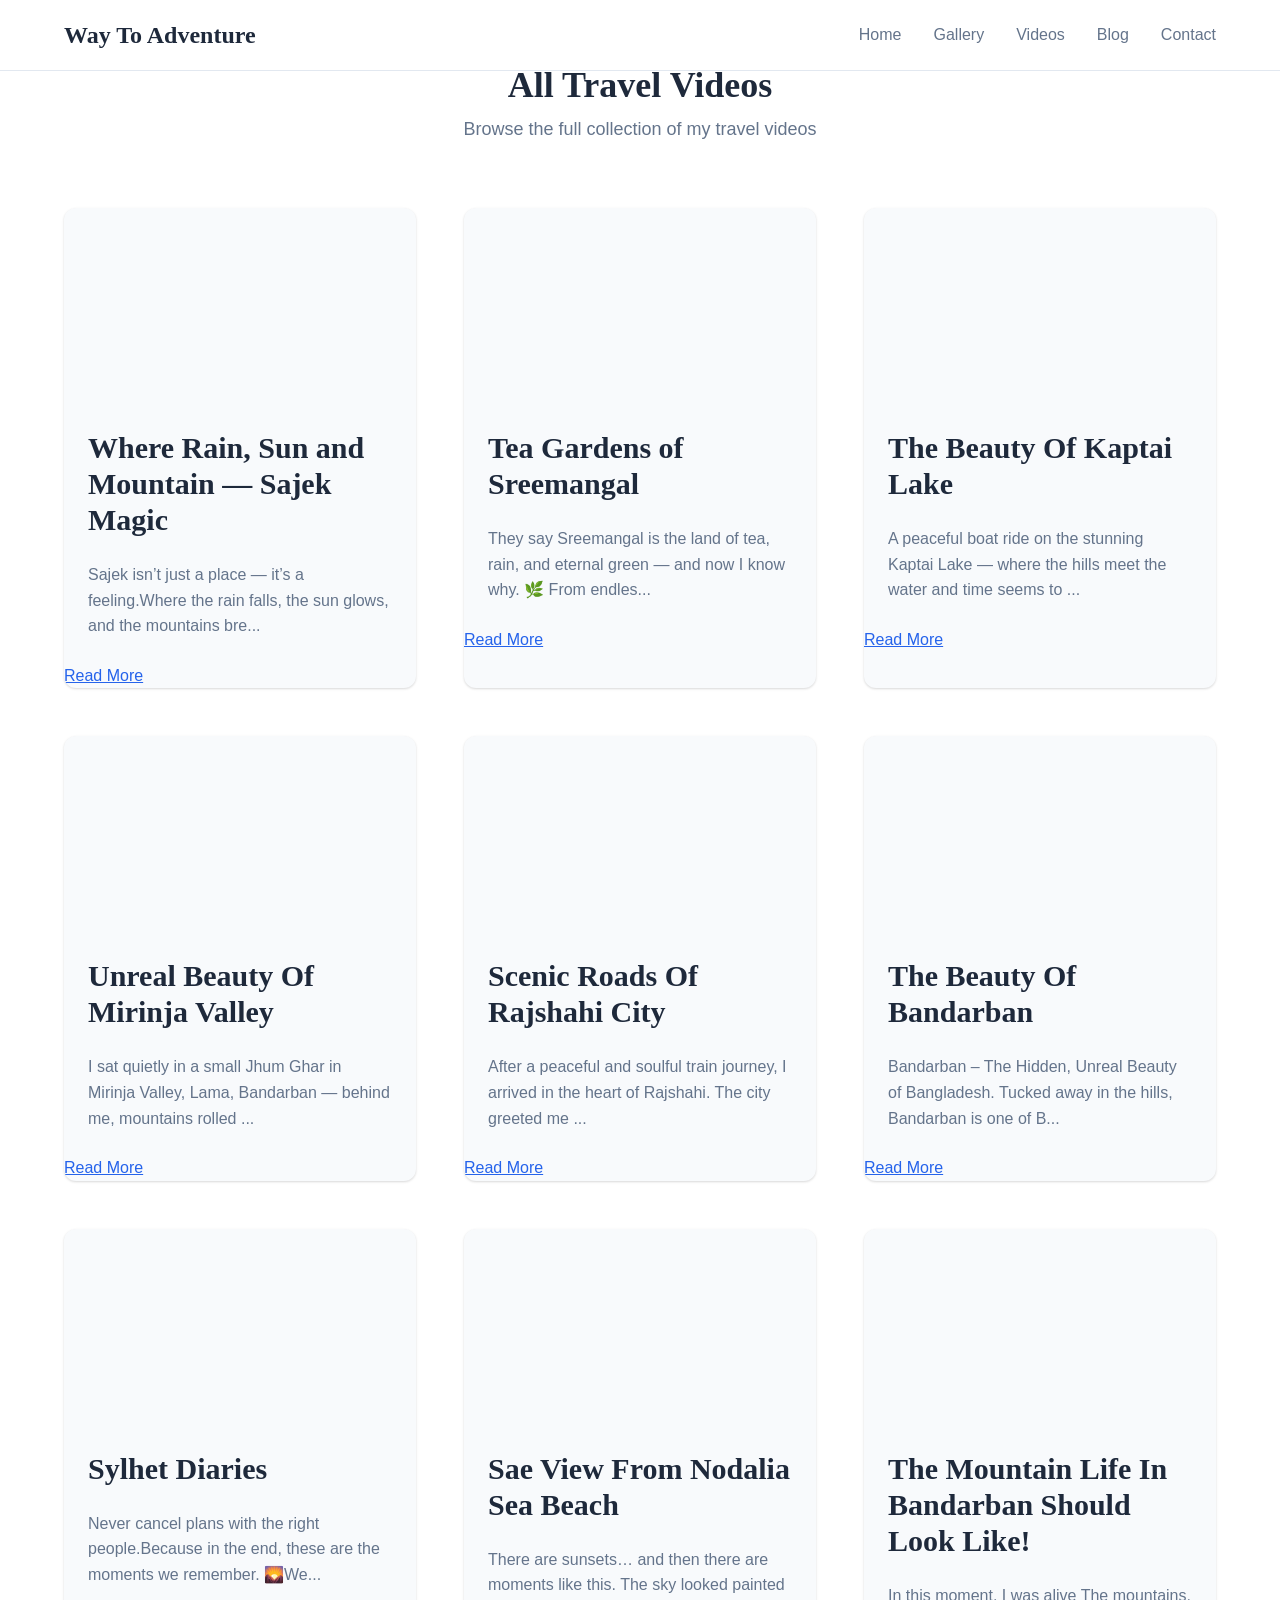
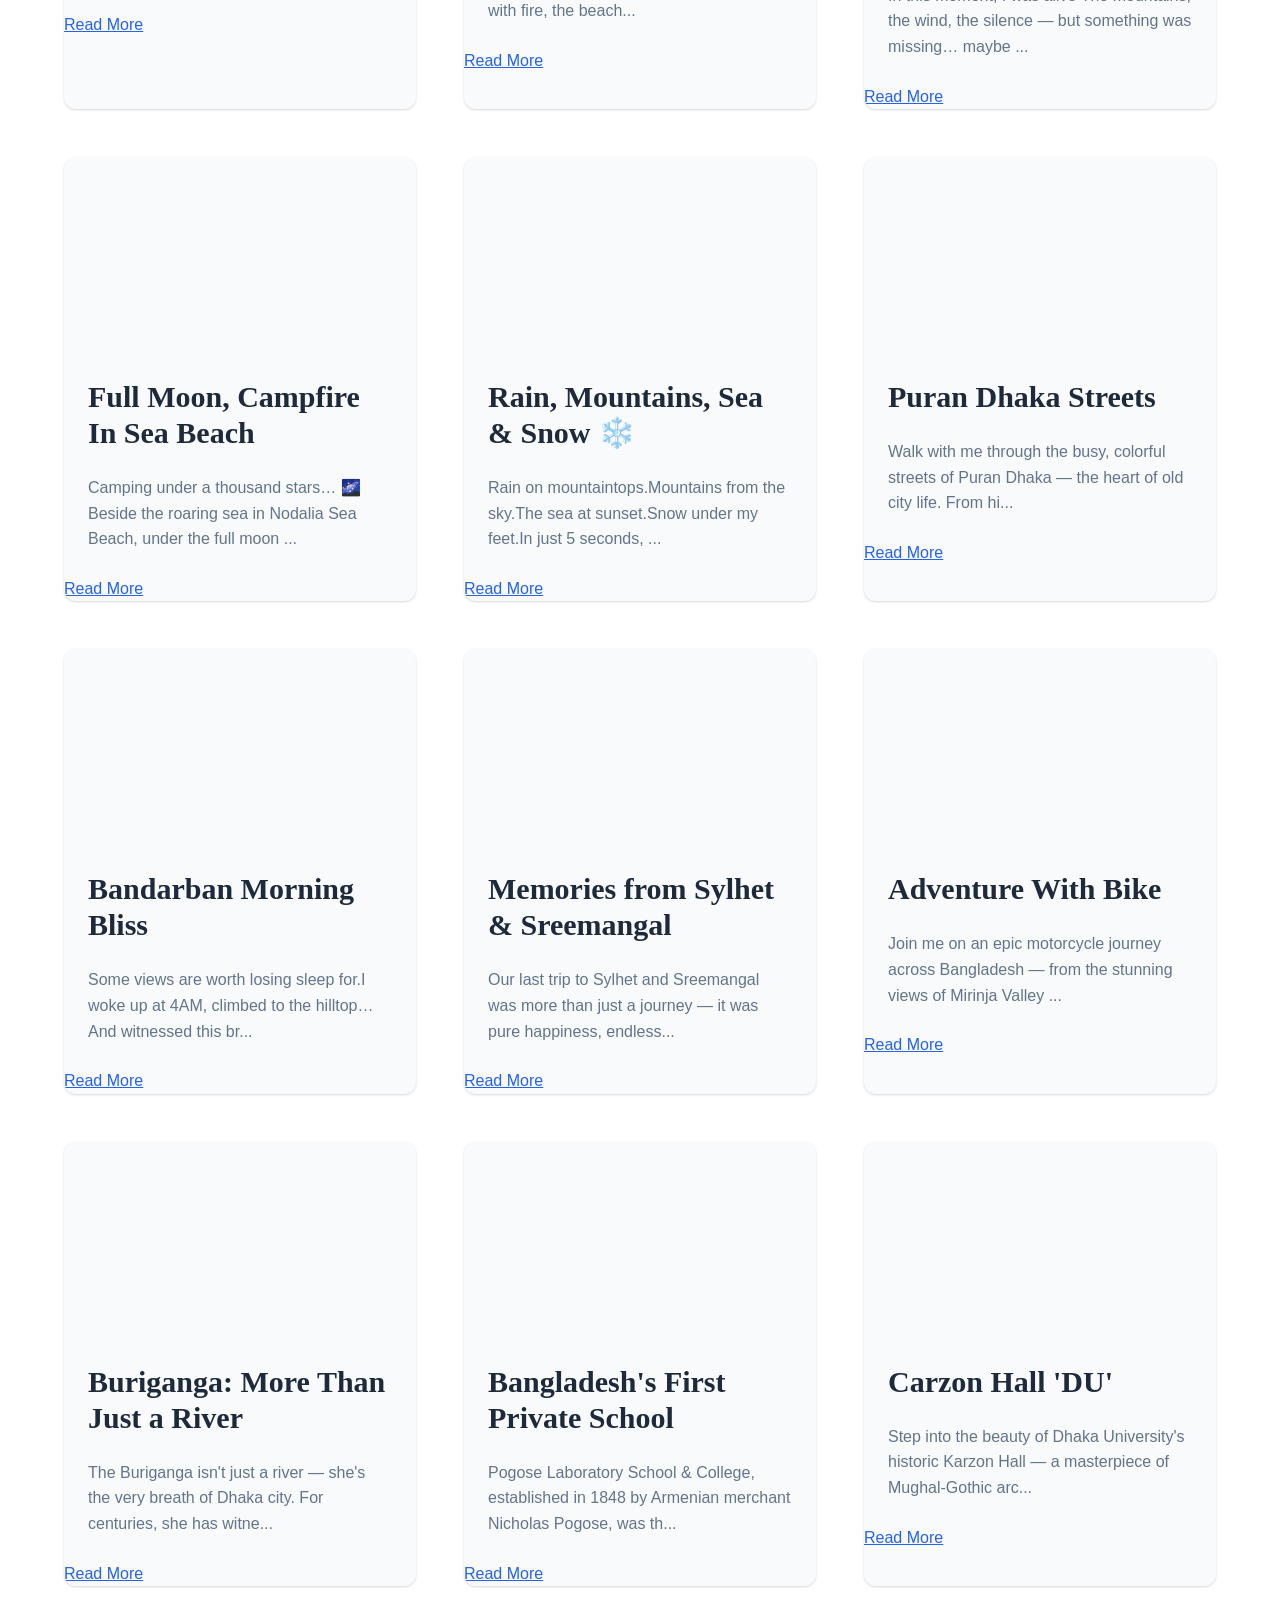
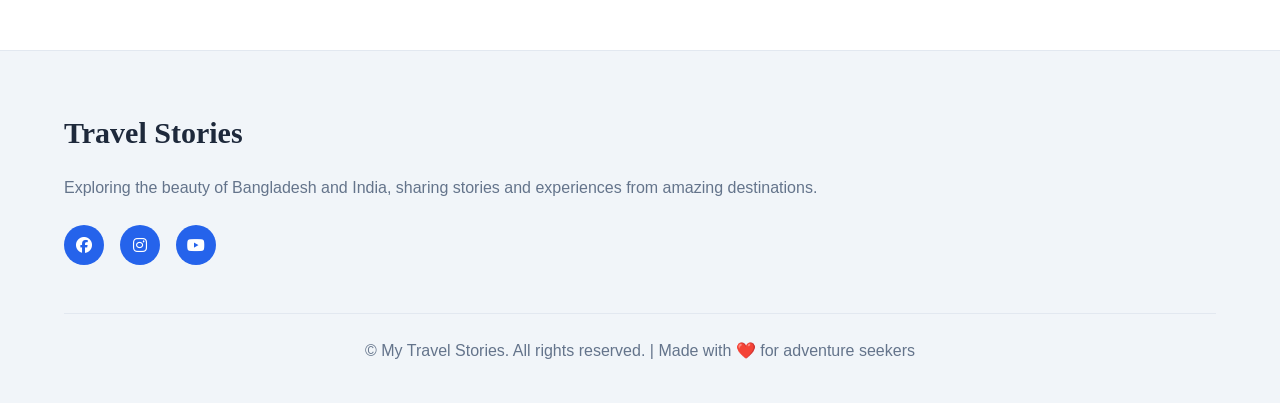
==== video.html @ f2072ada "first commit" ====
<!DOCTYPE html>
<html lang="en">
<head>
    <meta charset="UTF-8">
    <meta name="viewport" content="width=device-width, initial-scale=1.0">
    <title>All Travel Videos - Way to Adventure</title>
    <link rel="stylesheet" href="styles/main.css">
    <link rel="stylesheet" href="styles/components.css">
    <link rel="stylesheet" href="styles/responsive.css">
    <link rel="stylesheet" href="https://cdnjs.cloudflare.com/ajax/libs/font-awesome/6.4.0/css/all.min.css">
</head>
<body>
    <nav class="navbar" id="navbar">
        <div class="nav-container">
            <div class="nav-logo">
                <a href="index.html">Way To Adventure</a>
            </div>
            <div class="nav-menu" id="nav-menu">
                <a href="index.html#home" class="nav-link">Home</a>
                <a href="index.html#gallery" class="nav-link">Gallery</a>
                <a href="index.html#videos" class="nav-link">Videos</a>
                <a href="index.html#blog" class="nav-link">Blog</a>
                <a href="index.html#contact" class="nav-link">Contact</a>
            </div>
        </div>
    </nav>
    <section class="video-section">
        <div class="container">
            <div class="section-header">
                <h2 class="section-title">All Travel Videos</h2>
                <p class="section-subtitle">Browse the full collection of my travel videos</p>
            </div>
            <div class="video-grid" id="all-video-grid">
                <!-- All videos will be rendered here by JS -->
            </div>
        </div>
    </section>
    <footer class="footer">
        <div class="container">
            <div class="footer-content">
                <div class="footer-section">
                    <h3>Travel Stories</h3>
                    <p>Exploring the beauty of Bangladesh and India, sharing stories and experiences from amazing destinations.</p>
                    <div class="social-links">
                        <a href="https://www.facebook.com/waytoadventure03" aria-label="Facebook"><i class="fab fa-facebook"></i></a>
                        <a href="https://www.instagram.com/waytoadventure03" aria-label="Instagram"><i class="fab fa-instagram"></i></a>
                        <a href="https://www.youtube.com/waytoadventure03" aria-label="YouTube"><i class="fab fa-youtube"></i></a>
                    </div>
                </div>
            </div>
            <div class="footer-bottom">
                <p>&copy; My Travel Stories. All rights reserved. | Made with ❤️ for adventure seekers</p>
            </div>
        </div>
    </footer>
    <script src="js/videos.js"></script>
    <script src="js/video.js"></script>
</body>
</html>
---- styles/main.css ----
/* CSS Custom Properties for Theming */
:root {
    /* Light Theme Colors */
    --primary-color: #2563eb;
    --primary-hover: #1d4ed8;
    --secondary-color: #64748b;
    --accent-color: #f59e0b;
    --text-primary: #1e293b;
    --text-secondary: #64748b;
    --text-light: #94a3b8;
    --background-primary: #ffffff;
    --background-secondary: #f8fafc;
    --background-tertiary: #f1f5f9;
    --border-color: #e2e8f0;
    --shadow-light: 0 1px 3px 0 rgba(0, 0, 0, 0.1), 0 1px 2px 0 rgba(0, 0, 0, 0.06);
    --shadow-medium: 0 4px 6px -1px rgba(0, 0, 0, 0.1), 0 2px 4px -1px rgba(0, 0, 0, 0.06);
    --shadow-heavy: 0 20px 25px -5px rgba(0, 0, 0, 0.1), 0 10px 10px -5px rgba(0, 0, 0, 0.04);
    
    /* Typography */
    --font-primary: 'Inter', -apple-system, BlinkMacSystemFont, 'Segoe UI', Roboto, sans-serif;
    --font-heading: 'Playfair Display', Georgia, serif;
    --font-size-xs: 0.75rem;
    --font-size-sm: 0.875rem;
    --font-size-base: 1rem;
    --font-size-lg: 1.125rem;
    --font-size-xl: 1.25rem;
    --font-size-2xl: 1.5rem;
    --font-size-3xl: 1.875rem;
    --font-size-4xl: 2.25rem;
    --font-size-5xl: 3rem;
    --font-size-6xl: 3.75rem;
    
    /* Spacing */
    --spacing-xs: 0.25rem;
    --spacing-sm: 0.5rem;
    --spacing-md: 1rem;
    --spacing-lg: 1.5rem;
    --spacing-xl: 2rem;
    --spacing-2xl: 3rem;
    --spacing-3xl: 4rem;
    
    /* Border Radius */
    --radius-sm: 0.25rem;
    --radius-md: 0.5rem;
    --radius-lg: 0.75rem;
    --radius-xl: 1rem;
    
    /* Transitions */
    --transition-fast: 0.15s ease-in-out;
    --transition-normal: 0.3s ease-in-out;
    --transition-slow: 0.5s ease-in-out;
}

/* Dark Theme Colors */
[data-theme="dark"] {
    --primary-color: #3b82f6;
    --primary-hover: #2563eb;
    --text-primary: #f1f5f9;
    --text-secondary: #cbd5e1;
    --text-light: #94a3b8;
    --background-primary: #0f172a;
    --background-secondary: #1e293b;
    --background-tertiary: #334155;
    --border-color: #334155;
    --shadow-light: 0 1px 3px 0 rgba(0, 0, 0, 0.3), 0 1px 2px 0 rgba(0, 0, 0, 0.2);
    --shadow-medium: 0 4px 6px -1px rgba(0, 0, 0, 0.3), 0 2px 4px -1px rgba(0, 0, 0, 0.2);
    --shadow-heavy: 0 20px 25px -5px rgba(0, 0, 0, 0.3), 0 10px 10px -5px rgba(0, 0, 0, 0.2);
}

/* Reset and Base Styles */
* {
    margin: 0;
    padding: 0;
    box-sizing: border-box;
}

html {
    scroll-behavior: smooth;
    font-size: 16px;
}

body {
    font-family: var(--font-primary);
    line-height: 1.6;
    color: var(--text-primary);
    background-color: var(--background-primary);
    transition: background-color var(--transition-normal), color var(--transition-normal);
}

/* Typography */
h1, h2, h3, h4, h5, h6 {
    font-family: var(--font-heading);
    font-weight: 600;
    line-height: 1.2;
    margin-bottom: var(--spacing-md);
}

h1 { font-size: var(--font-size-5xl); }
h2 { font-size: var(--font-size-4xl); }
h3 { font-size: var(--font-size-3xl); }
h4 { font-size: var(--font-size-2xl); }
h5 { font-size: var(--font-size-xl); }
h6 { font-size: var(--font-size-lg); }

p {
    margin-bottom: var(--spacing-md);
    color: var(--text-secondary);
}

a {
    color: var(--primary-color);
    text-decoration: none;
    transition: color var(--transition-fast);
}

a:hover {
    color: var(--primary-hover);
}

/* Container */
.container {
    max-width: 1200px;
    margin: 0 auto;
    padding: 0 var(--spacing-lg);
}

/* Buttons */
.btn {
    display: inline-flex;
    align-items: center;
    justify-content: center;
    padding: var(--spacing-md) var(--spacing-xl);
    border: none;
    border-radius: var(--radius-md);
    font-family: var(--font-primary);
    font-size: var(--font-size-base);
    font-weight: 500;
    text-decoration: none;
    cursor: pointer;
    transition: all var(--transition-fast);
    white-space: nowrap;
}

.btn-primary {
    background-color: var(--primary-color);
    color: white;
}

.btn-primary:hover {
    background-color: var(--primary-hover);
    transform: translateY(-2px);
    box-shadow: var(--shadow-medium);
}

.btn-secondary {
    background-color: transparent;
    color: var(--text-primary);
    border: 2px solid var(--border-color);
}

.btn-secondary:hover {
    background-color: var(--background-secondary);
    border-color: var(--primary-color);
    color: var(--primary-color);
}

/* Section Headers */
.section-header {
    text-align: center;
    margin-bottom: var(--spacing-3xl);
}

.section-title {
    color: var(--text-primary);
    margin-bottom: var(--spacing-sm);
}

.section-subtitle {
    color: var(--text-secondary);
    font-size: var(--font-size-lg);
    max-width: 600px;
    margin: 0 auto;
}

/* Utility Classes */
.text-center { text-align: center; }
.text-left { text-align: left; }
.text-right { text-align: right; }

.mb-xs { margin-bottom: var(--spacing-xs); }
.mb-sm { margin-bottom: var(--spacing-sm); }
.mb-md { margin-bottom: var(--spacing-md); }
.mb-lg { margin-bottom: var(--spacing-lg); }
.mb-xl { margin-bottom: var(--spacing-xl); }
.mb-2xl { margin-bottom: var(--spacing-2xl); }

.mt-xs { margin-top: var(--spacing-xs); }
.mt-sm { margin-top: var(--spacing-sm); }
.mt-md { margin-top: var(--spacing-md); }
.mt-lg { margin-top: var(--spacing-lg); }
.mt-xl { margin-top: var(--spacing-xl); }
.mt-2xl { margin-top: var(--spacing-2xl); }

.p-xs { padding: var(--spacing-xs); }
.p-sm { padding: var(--spacing-sm); }
.p-md { padding: var(--spacing-md); }
.p-lg { padding: var(--spacing-lg); }
.p-xl { padding: var(--spacing-xl); }
.p-2xl { padding: var(--spacing-2xl); }

/* Animations */
@keyframes fadeInUp {
    from {
        opacity: 0;
        transform: translateY(30px);
    }
    to {
        opacity: 1;
        transform: translateY(0);
    }
}

@keyframes fadeIn {
    from {
        opacity: 0;
    }
    to {
        opacity: 1;
    }
}

@keyframes slideInLeft {
    from {
        opacity: 0;
        transform: translateX(-30px);
    }
    to {
        opacity: 1;
        transform: translateX(0);
    }
}

@keyframes slideInRight {
    from {
        opacity: 0;
        transform: translateX(30px);
    }
    to {
        opacity: 1;
        transform: translateX(0);
    }
}

.animate-fade-in-up {
    animation: fadeInUp 0.6s ease-out;
}

.animate-fade-in {
    animation: fadeIn 0.6s ease-out;
}

.animate-slide-in-left {
    animation: slideInLeft 0.6s ease-out;
}

.animate-slide-in-right {
    animation: slideInRight 0.6s ease-out;
}

/* Scrollbar Styling */
::-webkit-scrollbar {
    width: 8px;
}

::-webkit-scrollbar-track {
    background: var(--background-secondary);
}

::-webkit-scrollbar-thumb {
    background: var(--border-color);
    border-radius: var(--radius-sm);
}

::-webkit-scrollbar-thumb:hover {
    background: var(--text-light);
}

/* Focus Styles for Accessibility */
*:focus {
    outline: 2px solid var(--primary-color);
    outline-offset: 2px;
}

/* Selection Styling */
::selection {
    background-color: var(--primary-color);
    color: white;
}

::-moz-selection {
    background-color: var(--primary-color);
    color: white;
} 

        .youtube-button {
            position: relative;
            background: linear-gradient(45deg, #ff0000, #ff4444, #cc0000, #ff6666);
            background-size: 400% 400%;
            border: none;
            border-radius: 50px;
            padding: 3px;
            cursor: pointer;
            overflow: hidden;
            transition: all 0.4s cubic-bezier(0.4, 0, 0.2, 1);
            box-shadow: 
                0 10px 30px rgba(255, 0, 0, 0.4),
                0 0 0 1px rgba(255, 255, 255, 0.1) inset,
                0 0 40px rgba(255, 0, 0, 0.3);
            animation: gradientFlow 6s ease infinite;
        }

        .youtube-button::before {
            content: '';
            position: absolute;
            top: -2px;
            left: -2px;
            right: -2px;
            bottom: -2px;
            background: linear-gradient(45deg, #ff0000, #ff4444, #cc0000, #ff6666);
            border-radius: 50px;
            z-index: -1;
            filter: blur(15px);
            opacity: 0;
            transition: opacity 0.4s ease;
        }

        .youtube-button::after {
            content: '';
            position: absolute;
            top: 0;
            left: -100%;
            width: 100%;
            height: 100%;
            background: linear-gradient(90deg, transparent, rgba(255, 255, 255, 0.4), transparent);
            transition: left 0.6s ease;
        }

        .youtube-button:hover::before {
            opacity: 1;
        }

        .youtube-button:hover::after {
            left: 100%;
        }

        .youtube-button:hover {
            transform: translateY(-5px) scale(1.05);
            box-shadow: 
                0 20px 40px rgba(255, 0, 0, 0.6),
                0 0 0 2px rgba(255, 255, 255, 0.2) inset,
                0 0 60px rgba(255, 0, 0, 0.4);
        }

        .youtube-button:active {
            transform: translateY(-2px) scale(1.02);
            transition: all 0.1s ease;
        }

        .youtube-link {
            display: flex;
            align-items: center;
            justify-content: center;
            gap: 12px;
            background: #000;
            color: white;
            text-decoration: none;
            padding: 18px 15px;
            border-radius: 47px;
            font-size: 8px;
            font-weight: 700;
            text-transform: uppercase;
            letter-spacing: 1px;
            transition: all 0.3s ease;
            position: relative;
            overflow: hidden;
        }

        .youtube-link::before {
            content: '';
            position: absolute;
            top: 0;
            left: 0;
            width: 100%;
            height: 100%;
            background: linear-gradient(45deg, #ff0000, #ff4444);
            opacity: 0;
            transition: opacity 0.3s ease;
        }

        .youtube-button:hover .youtube-link::before {
            opacity: 0.1;
        }

        .youtube-link span {
            position: relative;
            z-index: 2;
            transition: all 0.3s ease;
        }

        .youtube-button:hover .youtube-link span {
            text-shadow: 0 0 20px rgba(255, 255, 255, 0.8);
        }

        .youtube-icon {
            position: relative;
            z-index: 2;
            width: 24px;
            height: 24px;
            fill: #ff0000;
            transition: all 0.3s ease;
        }

        .youtube-button:hover .youtube-icon {
            fill: #ffffff;
            filter: drop-shadow(0 0 10px rgba(255, 0, 0, 0.8));
        }

        @keyframes gradientFlow {
            0% { background-position: 0% 50%; }
            50% { background-position: 100% 50%; }
            100% { background-position: 0% 50%; }
        }

        .ripple {
            position: absolute;
            border-radius: 50%;
            background: rgba(255, 255, 255, 0.4);
            transform: scale(0);
            animation: rippleEffect 0.8s ease-out;
            pointer-events: none;
        }

        @keyframes rippleEffect {
            to {
                transform: scale(3);
                opacity: 0;
            }
        }

        @media (max-width: 768px) {
            .youtube-link {
                font-size: 16px;
                padding: 16px 30px;
            }
            
            .youtube-icon {
                width: 20px;
                height: 20px;
            }
        }

        
        .facebook-button {
            position: relative;
            background: linear-gradient(45deg, #1877f2, #42a5f5, #1565c0, #64b5f6);
            background-size: 400% 400%;
            border: none;
            border-radius: 50px;
            padding: 3px;
            cursor: pointer;
            overflow: hidden;
            transition: all 0.4s cubic-bezier(0.4, 0, 0.2, 1);
            box-shadow: 
                0 10px 30px rgba(24, 119, 242, 0.4),
                0 0 0 1px rgba(255, 255, 255, 0.1) inset,
                0 0 40px rgba(24, 119, 242, 0.3);
            animation: gradientFlow 6s ease infinite;
        }

        .facebook-button::before {
            content: '';
            position: absolute;
            top: -2px;
            left: -2px;
            right: -2px;
            bottom: -2px;
            background: linear-gradient(45deg, #1877f2, #42a5f5, #1565c0, #64b5f6);
            border-radius: 50px;
            z-index: -1;
            filter: blur(15px);
            opacity: 0;
            transition: opacity 0.4s ease;
        }

        .facebook-button::after {
            content: '';
            position: absolute;
            top: 0;
            left: -100%;
            width: 100%;
            height: 100%;
            background: linear-gradient(90deg, transparent, rgba(255, 255, 255, 0.4), transparent);
            transition: left 0.6s ease;
        }

        .facebook-button:hover::before {
            opacity: 1;
        }

        .facebook-button:hover::after {
            left: 100%;
        }

        .facebook-button:hover {
            transform: translateY(-5px) scale(1.05);
            box-shadow: 
                0 20px 40px rgba(24, 119, 242, 0.6),
                0 0 0 2px rgba(255, 255, 255, 0.2) inset,
                0 0 60px rgba(24, 119, 242, 0.4);
        }

        .facebook-button:active {
            transform: translateY(-2px) scale(1.02);
            transition: all 0.1s ease;
        }

        .facebook-link {
            display: flex;
            align-items: center;
            justify-content: center;
            gap: 12px;
            background: #000;
            color: white;
            text-decoration: none;
             padding: 18px 15px;
            border-radius: 47px;
            font-size: 8px;
            font-weight: 700;
            text-transform: uppercase;
            letter-spacing: 1px;
            transition: all 0.3s ease;
            position: relative;
            overflow: hidden;
        }

        .facebook-link::before {
            content: '';
            position: absolute;
            top: 0;
            left: 0;
            width: 100%;
            height: 100%;
            background: linear-gradient(45deg, #1877f2, #42a5f5);
            opacity: 0;
            transition: opacity 0.3s ease;
        }

        .facebook-button:hover .facebook-link::before {
            opacity: 0.1;
        }

        .facebook-link span {
            position: relative;
            z-index: 2;
            transition: all 0.3s ease;
        }

        .facebook-button:hover .facebook-link span {
            text-shadow: 0 0 20px rgba(255, 255, 255, 0.8);
        }

        .facebook-icon {
            position: relative;
            z-index: 2;
            width: 24px;
            height: 24px;
            fill: #1877f2;
            transition: all 0.3s ease;
        }

        .facebook-button:hover .facebook-icon {
            fill: #ffffff;
            filter: drop-shadow(0 0 10px rgba(24, 119, 242, 0.8));
        }

        @keyframes gradientFlow {
            0% { background-position: 0% 50%; }
            50% { background-position: 100% 50%; }
            100% { background-position: 0% 50%; }
        }

        .ripple {
            position: absolute;
            border-radius: 50%;
            background: rgba(255, 255, 255, 0.4);
            transform: scale(0);
            animation: rippleEffect 0.8s ease-out;
            pointer-events: none;
        }

        @keyframes rippleEffect {
            to {
                transform: scale(3);
                opacity: 0;
            }
        }

        @media (max-width: 768px) {
            .facebook-link {
                font-size: 16px;
                padding: 16px 30px;
            }
            
            .facebook-icon {
                width: 20px;
                height: 20px;
            }
        }
---- styles/components.css ----
/* Navigation Styles */
.navbar {
    position: fixed;
    top: 0;
    left: 0;
    right: 0;
    background-color: rgba(255, 255, 255, 0.95);
    backdrop-filter: blur(10px);
    border-bottom: 1px solid var(--border-color);
    z-index: 1000;
    transition: all var(--transition-normal);
}

[data-theme="dark"] .navbar {
    background-color: rgba(15, 23, 42, 0.95);
}

.nav-container {
    max-width: 1200px;
    margin: 0 auto;
    padding: 0 var(--spacing-lg);
    display: flex;
    align-items: center;
    justify-content: space-between;
    height: 70px;
}

.nav-logo a {
    font-family: 'Great Vibes', cursive;

    font-size: var(--font-size-2xl);
    font-weight: 700;
    color: var(--text-primary);
    text-decoration: none;
}

.nav-menu {
    display: flex;
    gap: var(--spacing-xl);
}

.nav-link {
    color: var(--text-secondary);
    font-weight: 500;
    text-decoration: none;
    transition: color var(--transition-fast);
    position: relative;
}

.nav-link:hover,
.nav-link.active {
    color: var(--primary-color);
}

.nav-link::after {
    content: '';
    position: absolute;
    bottom: -5px;
    left: 0;
    width: 0;
    height: 2px;
    background-color: var(--primary-color);
    transition: width var(--transition-fast);
}

.nav-link:hover::after,
.nav-link.active::after {
    width: 100%;
}

.nav-toggle {
    display: none;
    flex-direction: column;
    cursor: pointer;
    gap: 4px;
}

.bar {
    width: 25px;
    height: 3px;
    background-color: var(--text-primary);
    transition: all var(--transition-fast);
}

.theme-toggle {
    cursor: pointer;
    padding: var(--spacing-sm);
    border-radius: var(--radius-md);
    transition: background-color var(--transition-fast);
}

.theme-toggle:hover {
    background-color: var(--background-secondary);
}

/* Hero Section */
.hero {
    position: relative;
    height: 100vh;
    display: flex;
    align-items: center;
    justify-content: center;
    overflow: hidden;
}

.hero-background {
    position: absolute;
    top: 0;
    left: 0;
    width: 100%;
    height: 100%;
    z-index: -1;
}

.hero-video {
    width: 100%;
    height: 100%;
    object-fit: cover;
}

.hero-overlay {
    position: absolute;
    top: 0;
    left: 0;
    width: 100%;
    height: 100%;
    background: linear-gradient(135deg, rgba(0, 0, 0, 0.4) 0%, rgba(0, 0, 0, 0.6) 100%);
}

.hero-content {
    text-align: center;
    color: white;
    z-index: 2;
    max-width: 800px;
    padding: 0 var(--spacing-lg);
}

.hero-title {
    font-size: var(--font-size-6xl);
    font-weight: 700;
    margin-bottom: var(--spacing-lg);
    animation: fadeInUp 1s ease-out;
}

.hero-subtitle {
    font-size: var(--font-size-xl);
    margin-bottom: var(--spacing-2xl);
    opacity: 0.9;
    animation: fadeInUp 1s ease-out 0.2s both;
}

.hero-buttons {
    display: flex;
    gap: var(--spacing-lg);
    justify-content: center;
    flex-wrap: wrap;
    animation: fadeInUp 1s ease-out 0.4s both;
}

.scroll-indicator {
    position: absolute;
    bottom: var(--spacing-xl);
    left: 50%;
    transform: translateX(-50%);
    animation: bounce 2s infinite;
}

.scroll-arrow {
    width: 30px;
    height: 30px;
    border: 2px solid white;
    border-top: none;
    border-left: none;
    transform: rotate(45deg);
}

@keyframes bounce {
    0%, 20%, 50%, 80%, 100% {
        transform: translateX(-50%) translateY(0);
    }
    40% {
        transform: translateX(-50%) translateY(-10px);
    }
    60% {
        transform: translateX(-50%) translateY(-5px);
    }
}

/* Gallery Section */
.gallery-section {
    padding: var(--spacing-3xl) 0;
    background-color: var(--background-secondary);
}

.gallery-filters {
    display: flex;
    justify-content: center;
    gap: var(--spacing-md);
    margin-bottom: var(--spacing-2xl);
    flex-wrap: wrap;
}

.filter-btn {
    padding: var(--spacing-sm) var(--spacing-lg);
    border: 2px solid var(--primary-color);
    background: transparent;
    color: var(--primary-color);
    border-radius: var(--radius-full);
    font-weight: 500;
    cursor: pointer;
    transition: all var(--transition-fast);
    font-size: var(--font-size-sm);
}

.filter-btn:hover,
.filter-btn.active {
    background-color: var(--primary-color);
    color: white;
    transform: translateY(-2px);
    box-shadow: 0 4px 12px rgba(59, 130, 246, 0.3);
}

.gallery-grid {
    display: grid;
    grid-template-columns: repeat(auto-fit, minmax(300px, 1fr));
    gap: var(--spacing-lg);
    margin-top: var(--spacing-2xl);
}

.gallery-item {
    position: relative;
    border-radius: var(--radius-lg);
    overflow: hidden;
    box-shadow: var(--shadow-light);
    transition: all var(--transition-normal);
    cursor: pointer;
}

.gallery-item:hover {
    transform: translateY(-5px);
    box-shadow: var(--shadow-heavy);
}

.gallery-item img {
    width: 100%;
    height: 300px;
    object-fit: cover;
    transition: transform var(--transition-normal);
}

@media (max-width: 991.98px) {
  .gallery-item img {
    height: 200px;
  }
}

@media (max-width: 575.98px) {
  .gallery-item img {
    height: 150px;
  }
}

.gallery-item:hover img {
    transform: scale(1.05);
}

.gallery-overlay {
    position: absolute;
    bottom: 0;
    left: 0;
    right: 0;
    background: linear-gradient(transparent, rgba(0, 0, 0, 0.8));
    color: white;
    padding: var(--spacing-lg);
    transform: translateY(100%);
    transition: transform var(--transition-normal);
}

.gallery-item:hover .gallery-overlay {
    transform: translateY(0);
}

.gallery-info h3 {
    font-size: var(--font-size-lg);
    font-weight: 600;
    margin-bottom: var(--spacing-xs);
}

.gallery-info p {
    font-size: var(--font-size-sm);
    opacity: 0.8;
    margin-bottom: 0;
}

/* Lightbox */
.lightbox {
    display: none;
    position: fixed;
    top: 0;
    left: 0;
    width: 100%;
    height: 100%;
    background-color: rgba(0, 0, 0, 0.9);
    z-index: 2000;
    align-items: center;
    justify-content: center;
}

.lightbox.active {
    display: flex;
}

.lightbox-content {
    position: relative;
    max-width: 800px;
    max-height: 600px;
    width: 90%;
    height: 90%;
}

.lightbox-image {
    width: 100%;
    height: 100%;
    object-fit: contain;
    border-radius: var(--radius-md);
}

.lightbox-close {
    position: absolute;
    top: -40px;
    right: 0;
    color: white;
    font-size: 2rem;
    cursor: pointer;
    background: none;
    border: none;
}

.lightbox-caption {
    position: absolute;
    bottom: -40px;
    left: 0;
    color: white;
    text-align: center;
    width: 100%;
}

/* Video Section */
.video-section {
    padding: var(--spacing-3xl) 0;
    background-color: var(--background-primary);
}

.video-grid {
    display: grid;
    grid-template-columns: repeat(auto-fit, minmax(350px, 1fr));
    gap: var(--spacing-2xl);
    margin-top: var(--spacing-2xl);
}

.video-item {
    background-color: var(--background-secondary);
    border-radius: var(--radius-lg);
    overflow: hidden;
    box-shadow: var(--shadow-light);
    transition: transform var(--transition-normal);
}

.video-item:hover {
    transform: translateY(-5px);
    box-shadow: var(--shadow-medium);
}

.video-container {
    position: relative;
    width: 100%;
    height: 0;
    padding-bottom: 56.25%; /* 16:9 aspect ratio */
}

.video-container iframe {
    position: absolute;
    top: 0;
    left: 0;
    width: 100%;
    height: 100%;
    border: none;
}

.video-item h3 {
    padding: var(--spacing-lg);
    margin-bottom: 0;
    color: var(--text-primary);
}

.video-item p {
    padding: 0 var(--spacing-lg) var(--spacing-lg);
    margin-bottom: 0;
    color: var(--text-secondary);
}

/* Blog Section */
.blog-section {
    padding: var(--spacing-3xl) 0;
    background-color: var(--background-secondary);
}

.blog-grid {
    display: grid;
    grid-template-columns: repeat(auto-fit, minmax(350px, 1fr));
    gap: var(--spacing-2xl);
    margin-top: var(--spacing-2xl);
}

.blog-card {
    background-color: var(--background-primary);
    border-radius: var(--radius-lg);
    overflow: hidden;
    box-shadow: var(--shadow-light);
    transition: all var(--transition-normal);
}

.blog-card:hover {
    transform: translateY(-5px);
    box-shadow: var(--shadow-medium);
}

.blog-image {
    width: 100%;
    height: 200px;
    object-fit: cover;
}

.blog-content {
    padding: var(--spacing-lg);
}

.blog-meta {
    display: flex;
    align-items: center;
    gap: var(--spacing-md);
    margin-bottom: var(--spacing-md);
    font-size: var(--font-size-sm);
    color: var(--text-light);
}

.blog-date {
    display: flex;
    align-items: center;
    gap: var(--spacing-xs);
}

.blog-category {
    background-color: var(--primary-color);
    color: white;
    padding: var(--spacing-xs) var(--spacing-sm);
    border-radius: var(--radius-sm);
    font-size: var(--font-size-xs);
    font-weight: 500;
}

.blog-title {
    font-size: var(--font-size-xl);
    margin-bottom: var(--spacing-sm);
    color: var(--text-primary);
}

.blog-excerpt {
    color: var(--text-secondary);
    margin-bottom: var(--spacing-lg);
    line-height: 1.6;
}

.blog-link {
    color: var(--primary-color);
    font-weight: 500;
    text-decoration: none;
    display: inline-flex;
    align-items: center;
    gap: var(--spacing-xs);
    transition: gap var(--transition-fast);
}

.blog-link:hover {
    gap: var(--spacing-sm);
}

/* Contact Section */

        @keyframes slideUp {
            from {
                opacity: 0;
                transform: translateY(30px);
            }
            to {
                opacity: 1;
                transform: translateY(0);
            }
        }

        .header {
            text-align: center;
            margin-bottom: 40px;
        }

        .header h1 {
            color: #2c3e50;
            font-size: 2.5em;
            margin-bottom: 10px;
            background: linear-gradient(45deg, #667eea, #764ba2);
            -webkit-background-clip: text;
            -webkit-text-fill-color: transparent;
            background-clip: text;
        }

        .header p {
            color: #666;
            font-size: 1.1em;
            margin-bottom: 20px;
        }

        .info-grid {
            display: grid;
            grid-template-columns: repeat(auto-fit, minmax(250px, 1fr));
            gap: 20px;
            margin-bottom: 40px;
        }

        .info-card {
            background: linear-gradient(135deg, #f8f9fa 0%, #e9ecef 100%);
            padding: 20px;
            border-radius: 15px;
            border-left: 4px solid #667eea;
            transition: transform 0.3s ease, box-shadow 0.3s ease;
        }

        .info-card:hover {
            transform: translateY(-5px);
            box-shadow: 0 10px 25px rgba(0, 0, 0, 0.1);
        }

        .info-card h3 {
            color: #2c3e50;
            margin-bottom: 8px;
            font-size: 1.2em;
        }

        .info-card p {
            color: #666;
            font-size: 0.95em;
        }

        .form-section {
            background: #273F4F;
            padding: 30px;
            border-radius: 15px;
            border: 2px solid #e9ecef;
        }

        .form-section h2 {
            color: #2c3e50;
            margin-bottom: 20px;
            text-align: center;
            font-size: 1.8em;
        }

        .form-row {
            display: grid;
            grid-template-columns: 1fr 1fr;
            gap: 20px;
            margin-bottom: 20px;
        }

        .form-group {
            position: relative;
        }

        .form-group.full-width {
            grid-column: 1 / -1;
        }

        .form-group label {
            display: block;
            margin-bottom: 8px;
            color: #2c3e50;
            font-weight: 600;
            font-size: 0.95em;
        }

        .form-group input,
        .form-group select,
        .form-group textarea {
            width: 100%;
            padding: 15px;
            border: 2px solid #e9ecef;
            border-radius: 10px;
            font-size: 1em;
            transition: all 0.3s ease;
            background: white;
        }

        .form-group input:focus,
        .form-group select:focus,
        .form-group textarea:focus {
            outline: none;
            border-color: #667eea;
            box-shadow: 0 0 0 3px rgba(102, 126, 234, 0.1);
            transform: translateY(-1px);
        }

        .form-group textarea {
            resize: vertical;
            min-height: 120px;
        }

        .submit-btn {
            background: linear-gradient(135deg, #667eea 0%, #764ba2 100%);
            color: white;
            padding: 15px 40px;
            border: none;
            border-radius: 50px;
            font-size: 1.1em;
            font-weight: 600;
            cursor: pointer;
            transition: all 0.3s ease;
            display: block;
            margin: 30px auto 0;
            min-width: 200px;
        }

        .submit-btn:hover {
            transform: translateY(-2px);
            box-shadow: 0 10px 25px rgba(102, 126, 234, 0.3);
        }

        .submit-btn:active {
            transform: translateY(0);
        }

        .icon {
            display: inline-block;
            width: 20px;
            height: 20px;
            margin-right: 8px;
            vertical-align: middle;
        }

        @media (max-width: 768px) {
            .container {
                padding: 20px;
            }

            .form-row {
                grid-template-columns: 1fr;
            }

            .header h1 {
                font-size: 2em;
            }
        }

        .success-message {
            background: #d4edda;
            color: #155724;
            padding: 15px;
            border-radius: 10px;
            margin-bottom: 20px;
            display: none;
        }

        .error-message {
            background: #edffe4;
            color: #222332;
            padding: 15px;
            border-radius: 10px;
            margin-bottom: 20px;
            display: none;
        }
/* Footer */
.footer {
    background-color: var(--background-tertiary);
    padding: var(--spacing-3xl) 0 var(--spacing-lg);
    border-top: 1px solid var(--border-color);
}

.footer-content {
    display: grid;
    grid-template-columns: repeat(auto-fit, minmax(250px, 1fr));
    gap: var(--spacing-2xl);
    margin-bottom: var(--spacing-2xl);
}

.footer-section h3,
.footer-section h4 {
    color: var(--text-primary);
    margin-bottom: var(--spacing-lg);
}

.footer-section p {
    color: var(--text-secondary);
    margin-bottom: var(--spacing-lg);
}

.footer-section ul {
    list-style: none;
}

.footer-section ul li {
    margin-bottom: var(--spacing-sm);
}

.footer-section ul li a {
    color: var(--text-secondary);
    transition: color var(--transition-fast);
}

.footer-section ul li a:hover {
    color: var(--primary-color);
}

.social-links {
    display: flex;
    gap: var(--spacing-md);
}

.social-links a {
    display: flex;
    align-items: center;
    justify-content: center;
    width: 40px;
    height: 40px;
    background-color: var(--primary-color);
    color: white;
    border-radius: 50%;
    transition: all var(--transition-fast);
}

.social-links a:hover {
    background-color: var(--primary-hover);
    transform: translateY(-2px);
}

.newsletter-form {
    display: flex;
    gap: var(--spacing-sm);
    margin-top: var(--spacing-md);
}

.newsletter-form input {
    flex: 1;
    padding: var(--spacing-md);
    border: 1px solid var(--border-color);
    border-radius: var(--radius-md);
    background-color: var(--background-primary);
    color: var(--text-primary);
}

.newsletter-form input:focus {
    outline: none;
    border-color: var(--primary-color);
}

.footer-bottom {
    text-align: center;
    padding-top: var(--spacing-lg);
    border-top: 1px solid var(--border-color);
    color: var(--text-light);
}

/* Blog Modal */
.blog-modal {
    position: fixed;
    top: 0;
    left: 0;
    width: 100%;
    height: 100%;
    background-color: rgba(0, 0, 0, 0.8);
    z-index: 2000;
    display: flex;
    align-items: center;
    justify-content: center;
    padding: var(--spacing-lg);
    opacity: 0;
    visibility: hidden;
    transition: all var(--transition-normal);
}

.blog-modal.active {
    opacity: 1;
    visibility: visible;
}

.blog-modal-content {
    background-color: var(--background-primary);
    border-radius: var(--radius-xl);
    max-width: 800px;
    width: 100%;
    max-height: 90vh;
    overflow-y: auto;
    position: relative;
    transform: scale(0.9);
    transition: transform var(--transition-normal);
}

.blog-modal.active .blog-modal-content {
    transform: scale(1);
}

.blog-modal-header {
    position: sticky;
    top: 0;
    background-color: var(--background-primary);
    padding: var(--spacing-lg);
    border-bottom: 1px solid var(--border-color);
    display: flex;
    justify-content: flex-end;
    z-index: 10;
}

.blog-modal-close {
    background: none;
    border: none;
    font-size: var(--font-size-xl);
    color: var(--text-secondary);
    cursor: pointer;
    padding: var(--spacing-sm);
    border-radius: var(--radius-md);
    transition: all var(--transition-fast);
}

.blog-modal-close:hover {
    background-color: var(--background-secondary);
    color: var(--text-primary);
}

.blog-modal-body {
    padding: var(--spacing-lg);
}

.blog-post-image {
    width: 100%;
    max-height: 400px;
    display: flex;
    align-items: center;
    justify-content: center;
    overflow: hidden;
}

.blog-post-image img {
    width: auto;
    max-width: 100%;
    max-height: 100%;
    object-fit: contain;
}

.blog-post-meta {
    display: flex;
    gap: var(--spacing-lg);
    margin-bottom: var(--spacing-lg);
    flex-wrap: wrap;
    font-size: var(--font-size-sm);
    color: var(--text-secondary);
}

.post-date,
.post-location,
.post-read-time {
    display: flex;
    align-items: center;
    gap: var(--spacing-xs);
}

.post-content {
    line-height: 1.8;
    color: var(--text-primary);
}

.post-content h2 {
    font-size: var(--font-size-2xl);
    margin-bottom: var(--spacing-lg);
    color: var(--text-primary);
}

.post-content h3 {
    font-size: var(--font-size-xl);
    margin: var(--spacing-xl) 0 var(--spacing-md);
    color: var(--text-primary);
}

.post-content p {
    margin-bottom: var(--spacing-md);
    color: var(--text-secondary);
}

/* Notifications */
.notification {
    position: fixed;
    top: var(--spacing-lg);
    right: var(--spacing-lg);
    background-color: var(--background-primary);
    border: 1px solid var(--border-color);
    border-radius: var(--radius-lg);
    padding: var(--spacing-lg);
    box-shadow: 0 10px 25px rgba(0, 0, 0, 0.1);
    z-index: 3000;
    transform: translateX(100%);
    transition: transform var(--transition-normal);
    max-width: 400px;
}

.notification.show {
    transform: translateX(0);
}

.notification-success {
    border-left: 4px solid #10b981;
}

.notification-error {
    border-left: 4px solid #ef4444;
}

.notification-info {
    border-left: 4px solid #3b82f6;
}

.notification-content {
    display: flex;
    align-items: center;
    gap: var(--spacing-md);
}

.notification-content i {
    font-size: var(--font-size-lg);
    flex-shrink: 0;
}

.notification-success .notification-content i {
    color: #10b981;
}

.notification-error .notification-content i {
    color: #ef4444;
}

.notification-info .notification-content i {
    color: #3b82f6;
}

.notification-content span {
    flex: 1;
    color: var(--text-primary);
}

.notification-close {
    background: none;
    border: none;
    color: var(--text-secondary);
    cursor: pointer;
    padding: var(--spacing-xs);
    border-radius: var(--radius-sm);
    transition: all var(--transition-fast);
}

.notification-close:hover {
    background-color: var(--background-secondary);
    color: var(--text-primary);
}

/* Form Animations */
.form-group {
    position: relative;
    margin-bottom: var(--spacing-lg);
}

.form-group.focused input,
.form-group.focused textarea {
    border-color: var(--primary-color);
    box-shadow: 0 0 0 3px rgba(59, 130, 246, 0.1);
}

.contact-form,
.newsletter-form {
    opacity: 0;
    transform: translateY(20px);
    transition: all var(--transition-normal);
}

.contact-form.animate-in,
.newsletter-form.animate-in {
    opacity: 1;
    transform: translateY(0);
}

/* Blog Card Enhancements */
.blog-card {
    position: relative;
    overflow: hidden;
    transition: all var(--transition-normal);
}

.blog-card.hovered {
    transform: translateY(-5px);
    box-shadow: 0 20px 40px rgba(0, 0, 0, 0.1);
}

.blog-category {
    position: absolute;
    top: var(--spacing-md);
    left: var(--spacing-md);
    background-color: var(--primary-color);
    color: white;
    padding: var(--spacing-xs) var(--spacing-sm);
    border-radius: var(--radius-full);
    font-size: var(--font-size-xs);
    font-weight: 500;
    z-index: 2;
}

.blog-footer {
    display: flex;
    justify-content: space-between;
    align-items: center;
    margin-top: var(--spacing-lg);
    padding-top: var(--spacing-md);
    border-top: 1px solid var(--border-color);
}

.blog-location {
    font-size: var(--font-size-sm);
    color: var(--text-secondary);
    font-weight: 500;
}

.read-more-btn {
    background: none;
    border: none;
    color: var(--primary-color);
    font-weight: 500;
    cursor: pointer;
    display: flex;
    align-items: center;
    gap: var(--spacing-xs);
    transition: all var(--transition-fast);
}

.read-more-btn:hover {
    gap: var(--spacing-sm);
    transform: translateX(2px);
}

.read-more-btn i {
    transition: transform var(--transition-fast);
}

.read-more-btn:hover i {
    transform: translateX(2px);
}
---- styles/responsive.css ----
/* Mobile First Responsive Design */

/* Extra Small devices (phones, 576px and down) */
@media (max-width: 575.98px) {
    .container {
        padding: 0 var(--spacing-md);
    }
    
    .hero-title {
        font-size: var(--font-size-4xl);
    }
    
    .hero-subtitle {
        font-size: var(--font-size-lg);
    }
    
    .hero-buttons {
        flex-direction: column;
        gap: var(--spacing-md);
    }
    
    .nav-menu {
        position: fixed;
        left: -100%;
        top: 70px;
        flex-direction: column;
        background-color: var(--background-primary);
        width: 100%;
        text-align: center;
        transition: 0.3s;
        box-shadow: var(--shadow-medium);
        padding: var(--spacing-xl) 0;
        gap: var(--spacing-lg);
    }
    
    .nav-menu.active {
        left: 0;
    }
    
    .nav-toggle {
        display: flex;
    }
    
    .nav-toggle.active .bar:nth-child(2) {
        opacity: 0;
    }
    
    .nav-toggle.active .bar:nth-child(1) {
        transform: translateY(7px) rotate(45deg);
    }
    
    .nav-toggle.active .bar:nth-child(3) {
        transform: translateY(-7px) rotate(-45deg);
    }
    
    .gallery-grid {
        grid-template-columns: 1fr;
        gap: var(--spacing-md);
    }
    
    .video-grid {
        grid-template-columns: 1fr;
        gap: var(--spacing-lg);
    }
    
    .blog-grid {
        grid-template-columns: 1fr;
        gap: var(--spacing-lg);
    }
    
    .contact-content {
        grid-template-columns: 1fr;
        gap: var(--spacing-2xl);
    }
    
    .footer-content {
        grid-template-columns: 1fr;
        gap: var(--spacing-xl);
        text-align: center;
    }
    
    .newsletter-form {
        flex-direction: column;
    }
    
    .section-title {
        font-size: var(--font-size-3xl);
    }
    
    .section-subtitle {
        font-size: var(--font-size-base);
    }
}

/* Small devices (landscape phones, 576px and up) */
@media (min-width: 576px) and (max-width: 767.98px) {
    .hero-title {
        font-size: var(--font-size-5xl);
    }
    
    .gallery-grid {
        grid-template-columns: repeat(2, 1fr);
    }
    
    .video-grid {
        grid-template-columns: 1fr;
    }
    
    .blog-grid {
        grid-template-columns: repeat(2, 1fr);
    }
    
    .contact-content {
        grid-template-columns: 1fr;
    }
    
    .footer-content {
        grid-template-columns: repeat(2, 1fr);
    }
}

/* Medium devices (tablets, 768px and up) */
@media (min-width: 768px) and (max-width: 991.98px) {
    .hero-title {
        font-size: var(--font-size-6xl);
    }
    
    .gallery-grid {
        grid-template-columns: repeat(2, 1fr);
    }
    
    .video-grid {
        grid-template-columns: repeat(2, 1fr);
    }
    
    .blog-grid {
        grid-template-columns: repeat(2, 1fr);
    }
    
    .contact-content {
        grid-template-columns: 1fr 1fr;
        gap: var(--spacing-2xl);
    }
    
    .footer-content {
        grid-template-columns: repeat(2, 1fr);
    }
}

/* Large devices (desktops, 992px and up) */
@media (min-width: 992px) and (max-width: 1199.98px) {
    .gallery-grid {
        grid-template-columns: repeat(3, 1fr);
    }
    
    .video-grid {
        grid-template-columns: repeat(3, 1fr);
    }
    
    .blog-grid {
        grid-template-columns: repeat(3, 1fr);
    }
    
    .footer-content {
        grid-template-columns: repeat(4, 1fr);
    }
}

/* Extra large devices (large desktops, 1200px and up) */
@media (min-width: 1200px) {
    .gallery-grid {
        grid-template-columns: repeat(4, 1fr);
    }
    
    .video-grid {
        grid-template-columns: repeat(3, 1fr);
    }
    
    .blog-grid {
        grid-template-columns: repeat(3, 1fr);
    }
}

/* Landscape orientation adjustments */
@media (orientation: landscape) and (max-height: 600px) {
    .hero {
        height: 40h;
    }
    
    .hero-title {
        font-size: var(--font-size-4xl);
        margin-bottom: var(--spacing-md);
    }
    
    .hero-subtitle {
        font-size: var(--font-size-lg);
        margin-bottom: var(--spacing-lg);
    }
    
    .hero-buttons {
        gap: var(--spacing-md);
    }
}

/* High DPI displays */
@media (-webkit-min-device-pixel-ratio: 2), (min-resolution: 192dpi) {
    .gallery-item img,
    .blog-image {
        image-rendering: -webkit-optimize-contrast;
        image-rendering: crisp-edges;
    }
}

/* Reduced motion preferences */
@media (prefers-reduced-motion: reduce) {
    * {
        animation-duration: 0.01ms !important;
        animation-iteration-count: 1 !important;
        transition-duration: 0.01ms !important;
    }
    
    .hero-title,
    .hero-subtitle,
    .hero-buttons {
        animation: none;
    }
    
    .scroll-indicator {
        animation: none;
    }
}

/* Dark mode preference */
@media (prefers-color-scheme: dark) {
    :root {
        --primary-color: #3b82f6;
        --primary-hover: #2563eb;
        --text-primary: #f1f5f9;
        --text-secondary: #cbd5e1;
        --text-light: #94a3b8;
        --background-primary: #0f172a;
        --background-secondary: #1e293b;
        --background-tertiary: #334155;
        --border-color: #334155;
        --shadow-light: 0 1px 3px 0 rgba(0, 0, 0, 0.3), 0 1px 2px 0 rgba(0, 0, 0, 0.2);
        --shadow-medium: 0 4px 6px -1px rgba(0, 0, 0, 0.3), 0 2px 4px -1px rgba(0, 0, 0, 0.2);
        --shadow-heavy: 0 20px 25px -5px rgba(0, 0, 0, 0.3), 0 10px 10px -5px rgba(0, 0, 0, 0.2);
    }
}

/* Print styles */
@media print {
    .navbar,
    .hero-buttons,
    .scroll-indicator,
    .theme-toggle,
    .contact-form,
    .footer {
        display: none !important;
    }
    
    .hero {
        height: auto;
        min-height: 50vh;
    }
    
    .hero-video {
        display: none;
    }
    
    .hero-overlay {
        background: var(--text-primary);
    }
    
    .hero-content {
        color: var(--background-primary);
    }
    
    .gallery-section,
    .video-section,
    .blog-section,
    .contact-section {
        padding: var(--spacing-lg) 0;
    }
    
    .gallery-grid,
    .video-grid,
    .blog-grid {
        grid-template-columns: repeat(2, 1fr);
        gap: var(--spacing-md);
    }
    
    .contact-content {
        grid-template-columns: 1fr;
    }
    
    * {
        color: black !important;
        background: white !important;
        box-shadow: none !important;
    }
}

/* Focus visible for keyboard navigation */
@media (prefers-reduced-motion: no-preference) {
    .nav-link:focus-visible,
    .btn:focus-visible,
    .social-links a:focus-visible {
        outline: 2px solid var(--primary-color);
        outline-offset: 2px;
    }
}

/* Container max-width adjustments for different screen sizes */
@media (min-width: 1400px) {
    .container {
        max-width: 1320px;
    }
}

@media (min-width: 1600px) {
    .container {
        max-width: 1520px;
    }
}

/* Touch device optimizations */
@media (hover: none) and (pointer: coarse) {
    .gallery-item:hover,
    .blog-card:hover,
    .video-item:hover {
        transform: none;
    }
    
    .gallery-overlay {
        transform: translateY(0);
        background: linear-gradient(transparent, rgba(0, 0, 0, 0.9));
    }
    
    .btn:hover {
        transform: none;
    }
    
    .social-links a:hover {
        transform: none;
    }
}

/* Accessibility improvements for high contrast mode */
@media (prefers-contrast: high) {
    :root {
        --primary-color: #0000ff;
        --text-primary: #000000;
        --text-secondary: #333333;
        --background-primary: #ffffff;
        --border-color: #000000;
    }
    
    [data-theme="dark"] {
        --primary-color: #ffff00;
        --text-primary: #ffffff;
        --text-secondary: #cccccc;
        --background-primary: #000000;
        --border-color: #ffffff;
    }
}
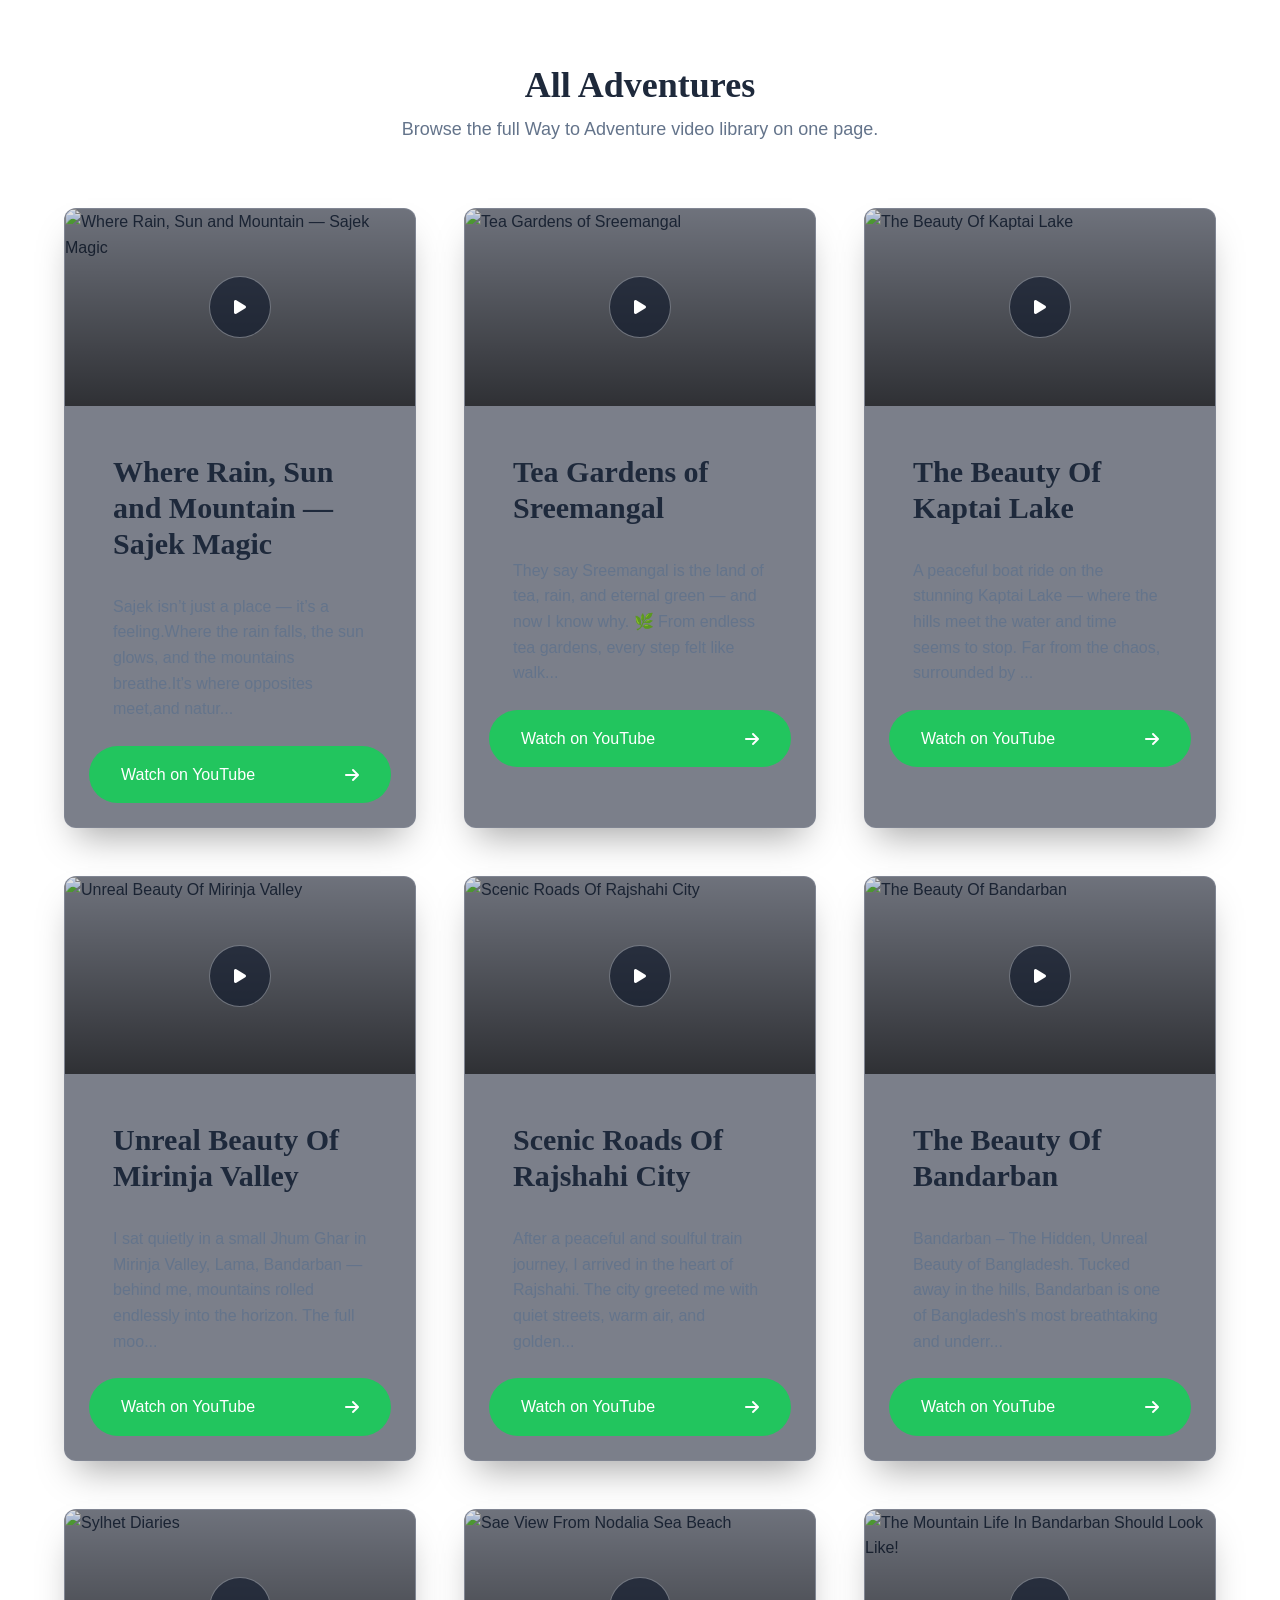
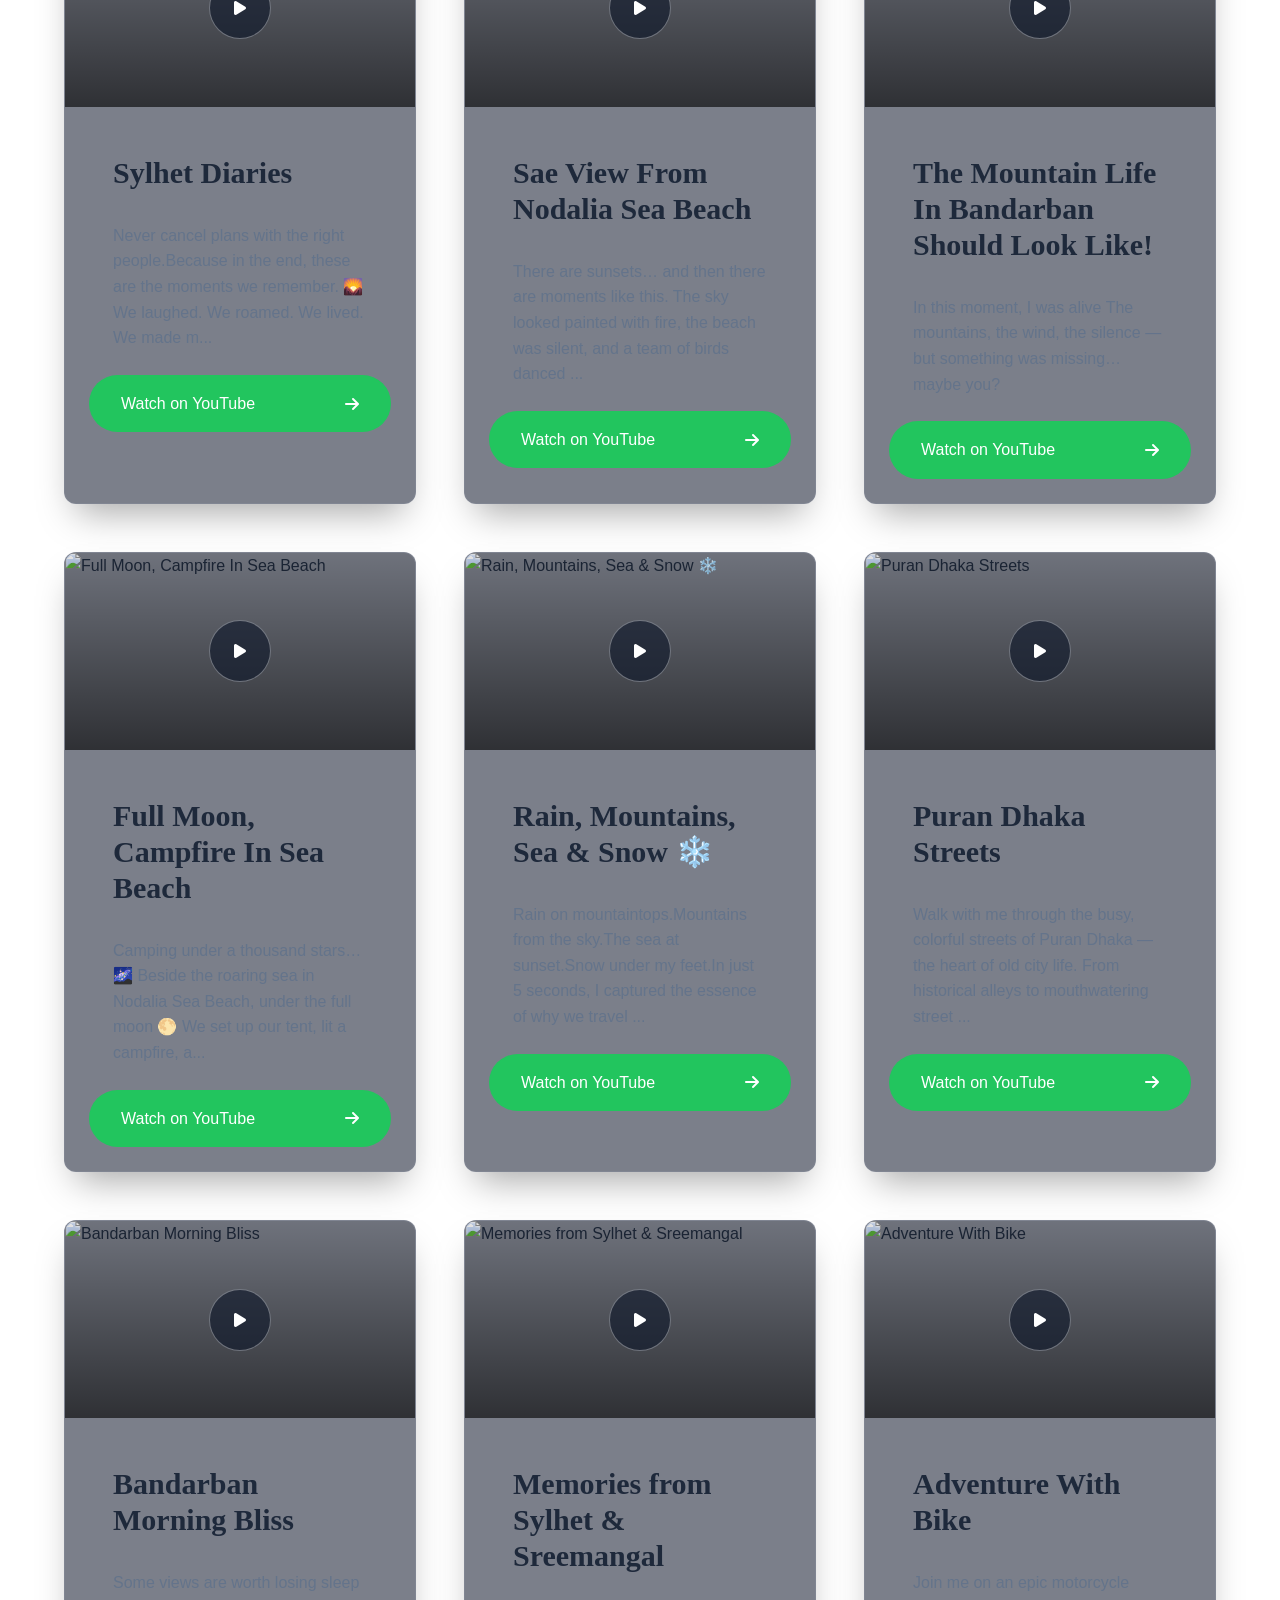
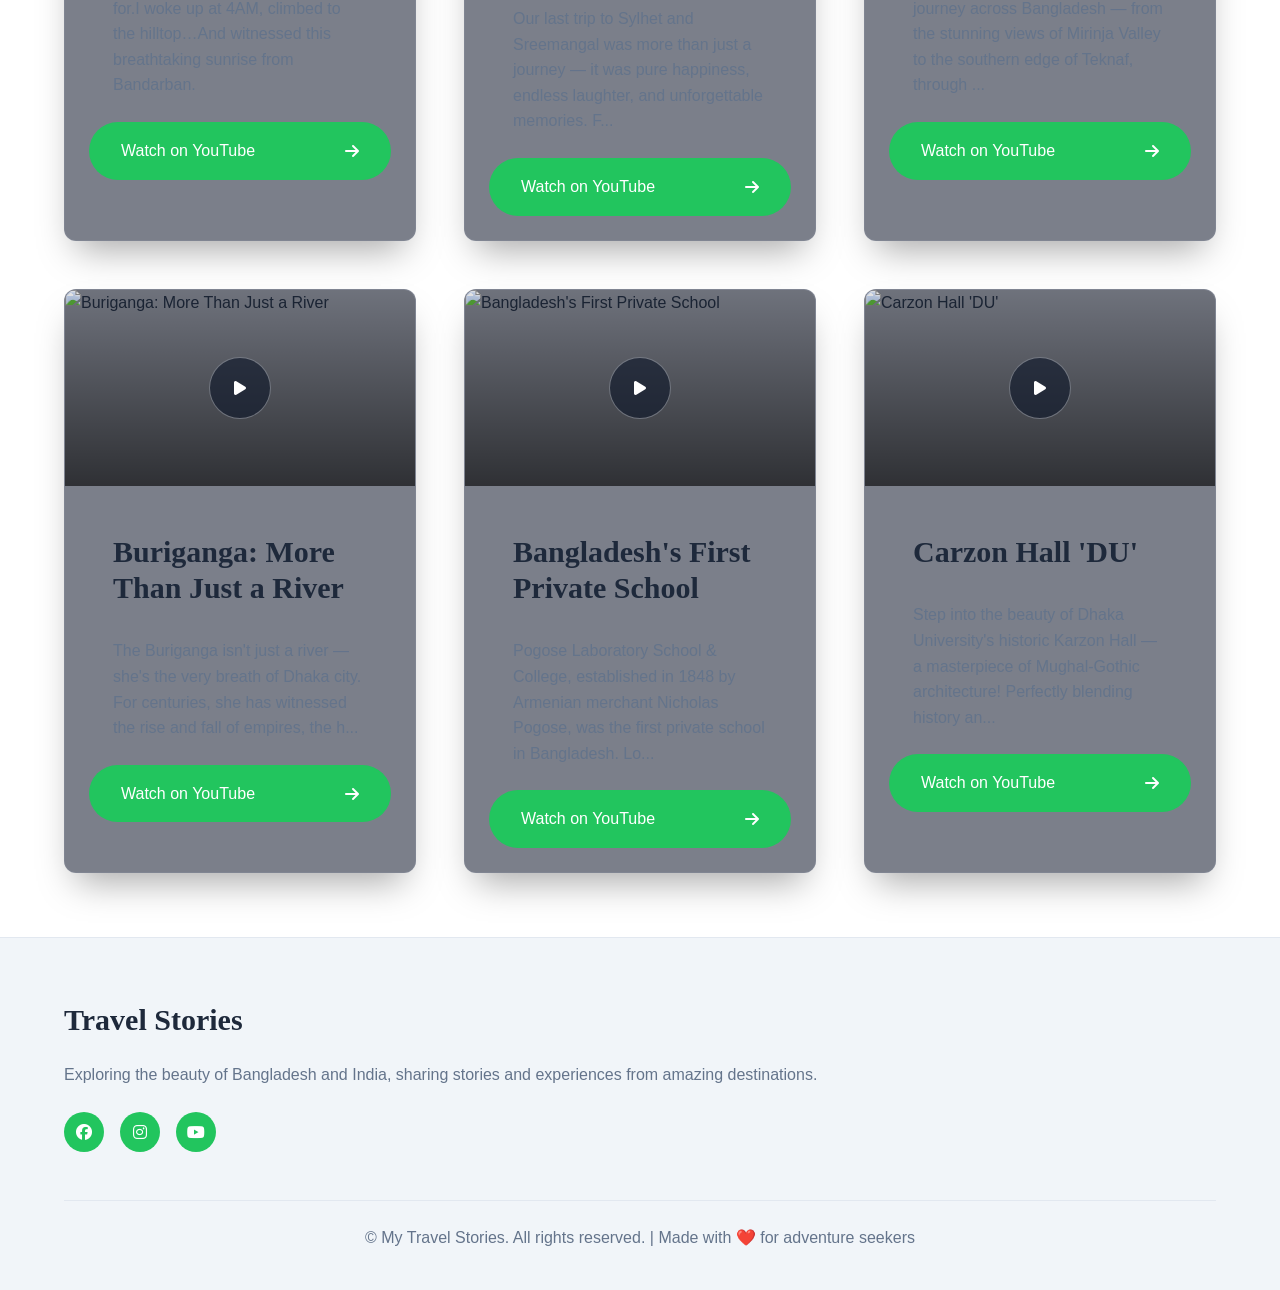
==== commit 47a53572: "first commit" ====
--- a/video.html
+++ b/video.html
@@ -1,59 +1,61 @@
-<!DOCTYPE html>
-<html lang="en">
-<head>
-    <meta charset="UTF-8">
-    <meta name="viewport" content="width=device-width, initial-scale=1.0">
-    <title>All Travel Videos - Way to Adventure</title>
-    <link rel="stylesheet" href="styles/main.css">
-    <link rel="stylesheet" href="styles/components.css">
-    <link rel="stylesheet" href="styles/responsive.css">
-    <link rel="stylesheet" href="https://cdnjs.cloudflare.com/ajax/libs/font-awesome/6.4.0/css/all.min.css">
-</head>
-<body>
-    <nav class="navbar" id="navbar">
-        <div class="nav-container">
-            <div class="nav-logo">
-                <a href="index.html">Way To Adventure</a>
-            </div>
-            <div class="nav-menu" id="nav-menu">
-                <a href="index.html#home" class="nav-link">Home</a>
-                <a href="index.html#gallery" class="nav-link">Gallery</a>
-                <a href="index.html#videos" class="nav-link">Videos</a>
-                <a href="index.html#blog" class="nav-link">Blog</a>
-                <a href="index.html#contact" class="nav-link">Contact</a>
-            </div>
-        </div>
-    </nav>
-    <section class="video-section">
-        <div class="container">
-            <div class="section-header">
-                <h2 class="section-title">All Travel Videos</h2>
-                <p class="section-subtitle">Browse the full collection of my travel videos</p>
-            </div>
-            <div class="video-grid" id="all-video-grid">
-                <!-- All videos will be rendered here by JS -->
-            </div>
-        </div>
-    </section>
-    <footer class="footer">
-        <div class="container">
-            <div class="footer-content">
-                <div class="footer-section">
-                    <h3>Travel Stories</h3>
-                    <p>Exploring the beauty of Bangladesh and India, sharing stories and experiences from amazing destinations.</p>
-                    <div class="social-links">
-                        <a href="https://www.facebook.com/waytoadventure03" aria-label="Facebook"><i class="fab fa-facebook"></i></a>
-                        <a href="https://www.instagram.com/waytoadventure03" aria-label="Instagram"><i class="fab fa-instagram"></i></a>
-                        <a href="https://www.youtube.com/waytoadventure03" aria-label="YouTube"><i class="fab fa-youtube"></i></a>
-                    </div>
-                </div>
-            </div>
-            <div class="footer-bottom">
-                <p>&copy; My Travel Stories. All rights reserved. | Made with ❤️ for adventure seekers</p>
-            </div>
-        </div>
-    </footer>
-    <script src="js/videos.js"></script>
-    <script src="js/video.js"></script>
-</body>
+<!DOCTYPE html>
+<html lang="en">
+<head>
+    <meta charset="UTF-8">
+    <meta name="viewport" content="width=device-width, initial-scale=1.0">
+    <title>All Travel Videos - Way to Adventure</title>
+    <link rel="stylesheet" href="styles/main.css">
+    <link rel="stylesheet" href="styles/components.css">
+    <link rel="stylesheet" href="styles/responsive.css">
+    <link rel="stylesheet" href="https://cdnjs.cloudflare.com/ajax/libs/font-awesome/6.4.0/css/all.min.css">
+</head>
+<body>
+    <nav class="navbar" id="navbar">
+        <div class="nav-container">
+            <div class="nav-logo">
+                <a href="index.html">Way to Adventure</a>
+            </div>
+            <div class="nav-menu" id="nav-menu">
+                <a href="index.html#home" class="nav-link">Home</a>
+                <a href="index.html#destinations" class="nav-link">Destinations</a>
+                <a href="index.html#gallery" class="nav-link">Gallery</a>
+                <a href="index.html#blog" class="nav-link">Stories</a>
+                <a href="https://www.youtube.com/@Waytoadventureofficial" class="nav-link" target="_blank" rel="noopener noreferrer">YouTube</a>
+                <a href="index.html#about" class="nav-link">About</a>
+                <a href="index.html#contact" class="nav-link">Contact</a>
+            </div>
+        </div>
+    </nav>
+    <section class="video-section">
+        <div class="container">
+            <div class="section-header">
+                <h2 class="section-title">All Adventures</h2>
+                <p class="section-subtitle">Browse the full Way to Adventure video library on one page.</p>
+            </div>
+            <div class="video-grid" id="all-video-grid">
+                <!-- All videos will be rendered here by JS -->
+            </div>
+        </div>
+    </section>
+    <footer class="footer">
+        <div class="container">
+            <div class="footer-content">
+                <div class="footer-section">
+                    <h3>Travel Stories</h3>
+                    <p>Exploring the beauty of Bangladesh and India, sharing stories and experiences from amazing destinations.</p>
+                    <div class="social-links">
+                        <a href="https://www.facebook.com/waytoadventure03" aria-label="Facebook"><i class="fab fa-facebook"></i></a>
+                        <a href="https://www.instagram.com/waytoadventure03" aria-label="Instagram"><i class="fab fa-instagram"></i></a>
+                        <a href="https://www.youtube.com/waytoadventure03" aria-label="YouTube"><i class="fab fa-youtube"></i></a>
+                    </div>
+                </div>
+            </div>
+            <div class="footer-bottom">
+                <p>&copy; My Travel Stories. All rights reserved. | Made with ❤️ for adventure seekers</p>
+            </div>
+        </div>
+    </footer>
+    <script src="js/videos.js"></script>
+    <script src="js/video.js"></script>
+</body>
 </html> 
--- a/styles/main.css
+++ b/styles/main.css
@@ -1,618 +1,625 @@
-/* CSS Custom Properties for Theming */
-:root {
-    /* Light Theme Colors */
-    --primary-color: #2563eb;
-    --primary-hover: #1d4ed8;
-    --secondary-color: #64748b;
-    --accent-color: #f59e0b;
-    --text-primary: #1e293b;
-    --text-secondary: #64748b;
-    --text-light: #94a3b8;
-    --background-primary: #ffffff;
-    --background-secondary: #f8fafc;
-    --background-tertiary: #f1f5f9;
-    --border-color: #e2e8f0;
-    --shadow-light: 0 1px 3px 0 rgba(0, 0, 0, 0.1), 0 1px 2px 0 rgba(0, 0, 0, 0.06);
-    --shadow-medium: 0 4px 6px -1px rgba(0, 0, 0, 0.1), 0 2px 4px -1px rgba(0, 0, 0, 0.06);
-    --shadow-heavy: 0 20px 25px -5px rgba(0, 0, 0, 0.1), 0 10px 10px -5px rgba(0, 0, 0, 0.04);
-    
-    /* Typography */
-    --font-primary: 'Inter', -apple-system, BlinkMacSystemFont, 'Segoe UI', Roboto, sans-serif;
-    --font-heading: 'Playfair Display', Georgia, serif;
-    --font-size-xs: 0.75rem;
-    --font-size-sm: 0.875rem;
-    --font-size-base: 1rem;
-    --font-size-lg: 1.125rem;
-    --font-size-xl: 1.25rem;
-    --font-size-2xl: 1.5rem;
-    --font-size-3xl: 1.875rem;
-    --font-size-4xl: 2.25rem;
-    --font-size-5xl: 3rem;
-    --font-size-6xl: 3.75rem;
-    
-    /* Spacing */
-    --spacing-xs: 0.25rem;
-    --spacing-sm: 0.5rem;
-    --spacing-md: 1rem;
-    --spacing-lg: 1.5rem;
-    --spacing-xl: 2rem;
-    --spacing-2xl: 3rem;
-    --spacing-3xl: 4rem;
-    
-    /* Border Radius */
-    --radius-sm: 0.25rem;
-    --radius-md: 0.5rem;
-    --radius-lg: 0.75rem;
-    --radius-xl: 1rem;
-    
-    /* Transitions */
-    --transition-fast: 0.15s ease-in-out;
-    --transition-normal: 0.3s ease-in-out;
-    --transition-slow: 0.5s ease-in-out;
-}
-
-/* Dark Theme Colors */
-[data-theme="dark"] {
-    --primary-color: #3b82f6;
-    --primary-hover: #2563eb;
-    --text-primary: #f1f5f9;
-    --text-secondary: #cbd5e1;
-    --text-light: #94a3b8;
-    --background-primary: #0f172a;
-    --background-secondary: #1e293b;
-    --background-tertiary: #334155;
-    --border-color: #334155;
-    --shadow-light: 0 1px 3px 0 rgba(0, 0, 0, 0.3), 0 1px 2px 0 rgba(0, 0, 0, 0.2);
-    --shadow-medium: 0 4px 6px -1px rgba(0, 0, 0, 0.3), 0 2px 4px -1px rgba(0, 0, 0, 0.2);
-    --shadow-heavy: 0 20px 25px -5px rgba(0, 0, 0, 0.3), 0 10px 10px -5px rgba(0, 0, 0, 0.2);
-}
-
-/* Reset and Base Styles */
-* {
-    margin: 0;
-    padding: 0;
-    box-sizing: border-box;
-}
-
-html {
-    scroll-behavior: smooth;
-    font-size: 16px;
-}
-
-body {
-    font-family: var(--font-primary);
-    line-height: 1.6;
-    color: var(--text-primary);
-    background-color: var(--background-primary);
-    transition: background-color var(--transition-normal), color var(--transition-normal);
-}
-
-/* Typography */
-h1, h2, h3, h4, h5, h6 {
-    font-family: var(--font-heading);
-    font-weight: 600;
-    line-height: 1.2;
-    margin-bottom: var(--spacing-md);
-}
-
-h1 { font-size: var(--font-size-5xl); }
-h2 { font-size: var(--font-size-4xl); }
-h3 { font-size: var(--font-size-3xl); }
-h4 { font-size: var(--font-size-2xl); }
-h5 { font-size: var(--font-size-xl); }
-h6 { font-size: var(--font-size-lg); }
-
-p {
-    margin-bottom: var(--spacing-md);
-    color: var(--text-secondary);
-}
-
-a {
-    color: var(--primary-color);
-    text-decoration: none;
-    transition: color var(--transition-fast);
-}
-
-a:hover {
-    color: var(--primary-hover);
-}
-
-/* Container */
-.container {
-    max-width: 1200px;
-    margin: 0 auto;
-    padding: 0 var(--spacing-lg);
-}
-
-/* Buttons */
-.btn {
-    display: inline-flex;
-    align-items: center;
-    justify-content: center;
-    padding: var(--spacing-md) var(--spacing-xl);
-    border: none;
-    border-radius: var(--radius-md);
-    font-family: var(--font-primary);
-    font-size: var(--font-size-base);
-    font-weight: 500;
-    text-decoration: none;
-    cursor: pointer;
-    transition: all var(--transition-fast);
-    white-space: nowrap;
-}
-
-.btn-primary {
-    background-color: var(--primary-color);
-    color: white;
-}
-
-.btn-primary:hover {
-    background-color: var(--primary-hover);
-    transform: translateY(-2px);
-    box-shadow: var(--shadow-medium);
-}
-
-.btn-secondary {
-    background-color: transparent;
-    color: var(--text-primary);
-    border: 2px solid var(--border-color);
-}
-
-.btn-secondary:hover {
-    background-color: var(--background-secondary);
-    border-color: var(--primary-color);
-    color: var(--primary-color);
-}
-
-/* Section Headers */
-.section-header {
-    text-align: center;
-    margin-bottom: var(--spacing-3xl);
-}
-
-.section-title {
-    color: var(--text-primary);
-    margin-bottom: var(--spacing-sm);
-}
-
-.section-subtitle {
-    color: var(--text-secondary);
-    font-size: var(--font-size-lg);
-    max-width: 600px;
-    margin: 0 auto;
-}
-
-/* Utility Classes */
-.text-center { text-align: center; }
-.text-left { text-align: left; }
-.text-right { text-align: right; }
-
-.mb-xs { margin-bottom: var(--spacing-xs); }
-.mb-sm { margin-bottom: var(--spacing-sm); }
-.mb-md { margin-bottom: var(--spacing-md); }
-.mb-lg { margin-bottom: var(--spacing-lg); }
-.mb-xl { margin-bottom: var(--spacing-xl); }
-.mb-2xl { margin-bottom: var(--spacing-2xl); }
-
-.mt-xs { margin-top: var(--spacing-xs); }
-.mt-sm { margin-top: var(--spacing-sm); }
-.mt-md { margin-top: var(--spacing-md); }
-.mt-lg { margin-top: var(--spacing-lg); }
-.mt-xl { margin-top: var(--spacing-xl); }
-.mt-2xl { margin-top: var(--spacing-2xl); }
-
-.p-xs { padding: var(--spacing-xs); }
-.p-sm { padding: var(--spacing-sm); }
-.p-md { padding: var(--spacing-md); }
-.p-lg { padding: var(--spacing-lg); }
-.p-xl { padding: var(--spacing-xl); }
-.p-2xl { padding: var(--spacing-2xl); }
-
-/* Animations */
-@keyframes fadeInUp {
-    from {
-        opacity: 0;
-        transform: translateY(30px);
-    }
-    to {
-        opacity: 1;
-        transform: translateY(0);
-    }
-}
-
-@keyframes fadeIn {
-    from {
-        opacity: 0;
-    }
-    to {
-        opacity: 1;
-    }
-}
-
-@keyframes slideInLeft {
-    from {
-        opacity: 0;
-        transform: translateX(-30px);
-    }
-    to {
-        opacity: 1;
-        transform: translateX(0);
-    }
-}
-
-@keyframes slideInRight {
-    from {
-        opacity: 0;
-        transform: translateX(30px);
-    }
-    to {
-        opacity: 1;
-        transform: translateX(0);
-    }
-}
-
-.animate-fade-in-up {
-    animation: fadeInUp 0.6s ease-out;
-}
-
-.animate-fade-in {
-    animation: fadeIn 0.6s ease-out;
-}
-
-.animate-slide-in-left {
-    animation: slideInLeft 0.6s ease-out;
-}
-
-.animate-slide-in-right {
-    animation: slideInRight 0.6s ease-out;
-}
-
-/* Scrollbar Styling */
-::-webkit-scrollbar {
-    width: 8px;
-}
-
-::-webkit-scrollbar-track {
-    background: var(--background-secondary);
-}
-
-::-webkit-scrollbar-thumb {
-    background: var(--border-color);
-    border-radius: var(--radius-sm);
-}
-
-::-webkit-scrollbar-thumb:hover {
-    background: var(--text-light);
-}
-
-/* Focus Styles for Accessibility */
-*:focus {
-    outline: 2px solid var(--primary-color);
-    outline-offset: 2px;
-}
-
-/* Selection Styling */
-::selection {
-    background-color: var(--primary-color);
-    color: white;
-}
-
-::-moz-selection {
-    background-color: var(--primary-color);
-    color: white;
-} 
-
-        .youtube-button {
-            position: relative;
-            background: linear-gradient(45deg, #ff0000, #ff4444, #cc0000, #ff6666);
-            background-size: 400% 400%;
-            border: none;
-            border-radius: 50px;
-            padding: 3px;
-            cursor: pointer;
-            overflow: hidden;
-            transition: all 0.4s cubic-bezier(0.4, 0, 0.2, 1);
-            box-shadow: 
-                0 10px 30px rgba(255, 0, 0, 0.4),
-                0 0 0 1px rgba(255, 255, 255, 0.1) inset,
-                0 0 40px rgba(255, 0, 0, 0.3);
-            animation: gradientFlow 6s ease infinite;
-        }
-
-        .youtube-button::before {
-            content: '';
-            position: absolute;
-            top: -2px;
-            left: -2px;
-            right: -2px;
-            bottom: -2px;
-            background: linear-gradient(45deg, #ff0000, #ff4444, #cc0000, #ff6666);
-            border-radius: 50px;
-            z-index: -1;
-            filter: blur(15px);
-            opacity: 0;
-            transition: opacity 0.4s ease;
-        }
-
-        .youtube-button::after {
-            content: '';
-            position: absolute;
-            top: 0;
-            left: -100%;
-            width: 100%;
-            height: 100%;
-            background: linear-gradient(90deg, transparent, rgba(255, 255, 255, 0.4), transparent);
-            transition: left 0.6s ease;
-        }
-
-        .youtube-button:hover::before {
-            opacity: 1;
-        }
-
-        .youtube-button:hover::after {
-            left: 100%;
-        }
-
-        .youtube-button:hover {
-            transform: translateY(-5px) scale(1.05);
-            box-shadow: 
-                0 20px 40px rgba(255, 0, 0, 0.6),
-                0 0 0 2px rgba(255, 255, 255, 0.2) inset,
-                0 0 60px rgba(255, 0, 0, 0.4);
-        }
-
-        .youtube-button:active {
-            transform: translateY(-2px) scale(1.02);
-            transition: all 0.1s ease;
-        }
-
-        .youtube-link {
-            display: flex;
-            align-items: center;
-            justify-content: center;
-            gap: 12px;
-            background: #000;
-            color: white;
-            text-decoration: none;
-            padding: 18px 15px;
-            border-radius: 47px;
-            font-size: 8px;
-            font-weight: 700;
-            text-transform: uppercase;
-            letter-spacing: 1px;
-            transition: all 0.3s ease;
-            position: relative;
-            overflow: hidden;
-        }
-
-        .youtube-link::before {
-            content: '';
-            position: absolute;
-            top: 0;
-            left: 0;
-            width: 100%;
-            height: 100%;
-            background: linear-gradient(45deg, #ff0000, #ff4444);
-            opacity: 0;
-            transition: opacity 0.3s ease;
-        }
-
-        .youtube-button:hover .youtube-link::before {
-            opacity: 0.1;
-        }
-
-        .youtube-link span {
-            position: relative;
-            z-index: 2;
-            transition: all 0.3s ease;
-        }
-
-        .youtube-button:hover .youtube-link span {
-            text-shadow: 0 0 20px rgba(255, 255, 255, 0.8);
-        }
-
-        .youtube-icon {
-            position: relative;
-            z-index: 2;
-            width: 24px;
-            height: 24px;
-            fill: #ff0000;
-            transition: all 0.3s ease;
-        }
-
-        .youtube-button:hover .youtube-icon {
-            fill: #ffffff;
-            filter: drop-shadow(0 0 10px rgba(255, 0, 0, 0.8));
-        }
-
-        @keyframes gradientFlow {
-            0% { background-position: 0% 50%; }
-            50% { background-position: 100% 50%; }
-            100% { background-position: 0% 50%; }
-        }
-
-        .ripple {
-            position: absolute;
-            border-radius: 50%;
-            background: rgba(255, 255, 255, 0.4);
-            transform: scale(0);
-            animation: rippleEffect 0.8s ease-out;
-            pointer-events: none;
-        }
-
-        @keyframes rippleEffect {
-            to {
-                transform: scale(3);
-                opacity: 0;
-            }
-        }
-
-        @media (max-width: 768px) {
-            .youtube-link {
-                font-size: 16px;
-                padding: 16px 30px;
-            }
-            
-            .youtube-icon {
-                width: 20px;
-                height: 20px;
-            }
-        }
-
-        
-        .facebook-button {
-            position: relative;
-            background: linear-gradient(45deg, #1877f2, #42a5f5, #1565c0, #64b5f6);
-            background-size: 400% 400%;
-            border: none;
-            border-radius: 50px;
-            padding: 3px;
-            cursor: pointer;
-            overflow: hidden;
-            transition: all 0.4s cubic-bezier(0.4, 0, 0.2, 1);
-            box-shadow: 
-                0 10px 30px rgba(24, 119, 242, 0.4),
-                0 0 0 1px rgba(255, 255, 255, 0.1) inset,
-                0 0 40px rgba(24, 119, 242, 0.3);
-            animation: gradientFlow 6s ease infinite;
-        }
-
-        .facebook-button::before {
-            content: '';
-            position: absolute;
-            top: -2px;
-            left: -2px;
-            right: -2px;
-            bottom: -2px;
-            background: linear-gradient(45deg, #1877f2, #42a5f5, #1565c0, #64b5f6);
-            border-radius: 50px;
-            z-index: -1;
-            filter: blur(15px);
-            opacity: 0;
-            transition: opacity 0.4s ease;
-        }
-
-        .facebook-button::after {
-            content: '';
-            position: absolute;
-            top: 0;
-            left: -100%;
-            width: 100%;
-            height: 100%;
-            background: linear-gradient(90deg, transparent, rgba(255, 255, 255, 0.4), transparent);
-            transition: left 0.6s ease;
-        }
-
-        .facebook-button:hover::before {
-            opacity: 1;
-        }
-
-        .facebook-button:hover::after {
-            left: 100%;
-        }
-
-        .facebook-button:hover {
-            transform: translateY(-5px) scale(1.05);
-            box-shadow: 
-                0 20px 40px rgba(24, 119, 242, 0.6),
-                0 0 0 2px rgba(255, 255, 255, 0.2) inset,
-                0 0 60px rgba(24, 119, 242, 0.4);
-        }
-
-        .facebook-button:active {
-            transform: translateY(-2px) scale(1.02);
-            transition: all 0.1s ease;
-        }
-
-        .facebook-link {
-            display: flex;
-            align-items: center;
-            justify-content: center;
-            gap: 12px;
-            background: #000;
-            color: white;
-            text-decoration: none;
-             padding: 18px 15px;
-            border-radius: 47px;
-            font-size: 8px;
-            font-weight: 700;
-            text-transform: uppercase;
-            letter-spacing: 1px;
-            transition: all 0.3s ease;
-            position: relative;
-            overflow: hidden;
-        }
-
-        .facebook-link::before {
-            content: '';
-            position: absolute;
-            top: 0;
-            left: 0;
-            width: 100%;
-            height: 100%;
-            background: linear-gradient(45deg, #1877f2, #42a5f5);
-            opacity: 0;
-            transition: opacity 0.3s ease;
-        }
-
-        .facebook-button:hover .facebook-link::before {
-            opacity: 0.1;
-        }
-
-        .facebook-link span {
-            position: relative;
-            z-index: 2;
-            transition: all 0.3s ease;
-        }
-
-        .facebook-button:hover .facebook-link span {
-            text-shadow: 0 0 20px rgba(255, 255, 255, 0.8);
-        }
-
-        .facebook-icon {
-            position: relative;
-            z-index: 2;
-            width: 24px;
-            height: 24px;
-            fill: #1877f2;
-            transition: all 0.3s ease;
-        }
-
-        .facebook-button:hover .facebook-icon {
-            fill: #ffffff;
-            filter: drop-shadow(0 0 10px rgba(24, 119, 242, 0.8));
-        }
-
-        @keyframes gradientFlow {
-            0% { background-position: 0% 50%; }
-            50% { background-position: 100% 50%; }
-            100% { background-position: 0% 50%; }
-        }
-
-        .ripple {
-            position: absolute;
-            border-radius: 50%;
-            background: rgba(255, 255, 255, 0.4);
-            transform: scale(0);
-            animation: rippleEffect 0.8s ease-out;
-            pointer-events: none;
-        }
-
-        @keyframes rippleEffect {
-            to {
-                transform: scale(3);
-                opacity: 0;
-            }
-        }
-
-        @media (max-width: 768px) {
-            .facebook-link {
-                font-size: 16px;
-                padding: 16px 30px;
-            }
-            
-            .facebook-icon {
-                width: 20px;
-                height: 20px;
-            }
+/* CSS Custom Properties for Theming */
+:root {
+    /* Light Theme Colors */
+    /* Brand palette */
+    --primary-color: #22c55e; /* adventure green */
+    --primary-hover: #16a34a;
+    --secondary-color: #0f172a; /* dark navy */
+    --accent-color: #f59e0b; /* warm orange */
+    --text-primary: #1e293b;
+    --text-secondary: #64748b;
+    --text-light: #94a3b8;
+    --background-primary: #ffffff;
+    --background-secondary: #f8fafc;
+    --background-tertiary: #f1f5f9;
+    --border-color: #e2e8f0;
+    --shadow-light: 0 1px 3px 0 rgba(0, 0, 0, 0.1), 0 1px 2px 0 rgba(0, 0, 0, 0.06);
+    --shadow-medium: 0 4px 6px -1px rgba(0, 0, 0, 0.1), 0 2px 4px -1px rgba(0, 0, 0, 0.06);
+    --shadow-heavy: 0 20px 35px -12px rgba(0, 0, 0, 0.35);
+    
+    /* Typography */
+    --font-primary: 'Inter', -apple-system, BlinkMacSystemFont, 'Segoe UI', Roboto, sans-serif;
+    --font-heading: 'Playfair Display', Georgia, serif;
+    --font-size-xs: 0.75rem;
+    --font-size-sm: 0.875rem;
+    --font-size-base: 1rem;
+    --font-size-lg: 1.125rem;
+    --font-size-xl: 1.25rem;
+    --font-size-2xl: 1.5rem;
+    --font-size-3xl: 1.875rem;
+    --font-size-4xl: 2.25rem;
+    --font-size-5xl: 3rem;
+    --font-size-6xl: 3.75rem;
+    
+    /* Spacing */
+    --spacing-xs: 0.25rem;
+    --spacing-sm: 0.5rem;
+    --spacing-md: 1rem;
+    --spacing-lg: 1.5rem;
+    --spacing-xl: 2rem;
+    --spacing-2xl: 3rem;
+    --spacing-3xl: 4rem;
+    
+    /* Border Radius */
+    --radius-sm: 0.25rem;
+    --radius-md: 0.5rem;
+    --radius-lg: 0.75rem;
+    --radius-xl: 1rem;
+    --radius-full: 9999px;
+    
+    /* Transitions */
+    --transition-fast: 0.15s ease-in-out;
+    --transition-normal: 0.3s ease-in-out;
+    --transition-slow: 0.5s ease-in-out;
+}
+
+/* Dark Theme Colors */
+[data-theme="dark"] {
+    --primary-color: #22c55e;
+    --primary-hover: #16a34a;
+    --text-primary: #f1f5f9;
+    --text-secondary: #cbd5e1;
+    --text-light: #94a3b8;
+    --background-primary: #0f172a;
+    --background-secondary: #1e293b;
+    --background-tertiary: #334155;
+    --border-color: #334155;
+    --shadow-light: 0 1px 3px 0 rgba(0, 0, 0, 0.3), 0 1px 2px 0 rgba(0, 0, 0, 0.2);
+    --shadow-medium: 0 4px 6px -1px rgba(0, 0, 0, 0.3), 0 2px 4px -1px rgba(0, 0, 0, 0.2);
+    --shadow-heavy: 0 20px 25px -5px rgba(0, 0, 0, 0.3), 0 10px 10px -5px rgba(0, 0, 0, 0.2);
+}
+
+/* Reset and Base Styles */
+* {
+    margin: 0;
+    padding: 0;
+    box-sizing: border-box;
+}
+
+html {
+    scroll-behavior: smooth;
+    font-size: 16px;
+}
+
+body {
+    font-family: var(--font-primary);
+    line-height: 1.6;
+    color: var(--text-primary);
+    background-color: var(--background-primary);
+    transition: background-color var(--transition-normal), color var(--transition-normal);
+}
+
+/* Smooth section spacing */
+section {
+    scroll-margin-top: 90px;
+}
+
+/* Typography */
+h1, h2, h3, h4, h5, h6 {
+    font-family: var(--font-heading);
+    font-weight: 600;
+    line-height: 1.2;
+    margin-bottom: var(--spacing-md);
+}
+
+h1 { font-size: var(--font-size-5xl); }
+h2 { font-size: var(--font-size-4xl); }
+h3 { font-size: var(--font-size-3xl); }
+h4 { font-size: var(--font-size-2xl); }
+h5 { font-size: var(--font-size-xl); }
+h6 { font-size: var(--font-size-lg); }
+
+p {
+    margin-bottom: var(--spacing-md);
+    color: var(--text-secondary);
+}
+
+a {
+    color: var(--primary-color);
+    text-decoration: none;
+    transition: color var(--transition-fast);
+}
+
+a:hover {
+    color: var(--primary-hover);
+}
+
+/* Container */
+.container {
+    max-width: 1200px;
+    margin: 0 auto;
+    padding: 0 var(--spacing-lg);
+}
+
+/* Buttons */
+.btn {
+    display: inline-flex;
+    align-items: center;
+    justify-content: center;
+    padding: var(--spacing-md) var(--spacing-xl);
+    border: none;
+    border-radius: var(--radius-full);
+    font-family: var(--font-primary);
+    font-size: var(--font-size-base);
+    font-weight: 500;
+    text-decoration: none;
+    cursor: pointer;
+    transition: all var(--transition-fast);
+    white-space: nowrap;
+}
+
+.btn-primary {
+    background-color: var(--primary-color);
+    color: white;
+}
+
+.btn-primary:hover {
+    background-color: var(--primary-hover);
+    transform: translateY(-2px);
+    box-shadow: var(--shadow-medium);
+}
+
+.btn-secondary {
+    background-color: transparent;
+    color: var(--text-primary);
+    border: 2px solid var(--border-color);
+}
+
+.btn-secondary:hover {
+    background-color: var(--background-secondary);
+    border-color: var(--primary-color);
+    color: var(--primary-color);
+}
+
+/* Section Headers */
+.section-header {
+    text-align: center;
+    margin-bottom: var(--spacing-3xl);
+}
+
+.section-title {
+    color: var(--text-primary);
+    margin-bottom: var(--spacing-sm);
+}
+
+.section-subtitle {
+    color: var(--text-secondary);
+    font-size: var(--font-size-lg);
+    max-width: 600px;
+    margin: 0 auto;
+}
+
+/* Utility Classes */
+.text-center { text-align: center; }
+.text-left { text-align: left; }
+.text-right { text-align: right; }
+
+.mb-xs { margin-bottom: var(--spacing-xs); }
+.mb-sm { margin-bottom: var(--spacing-sm); }
+.mb-md { margin-bottom: var(--spacing-md); }
+.mb-lg { margin-bottom: var(--spacing-lg); }
+.mb-xl { margin-bottom: var(--spacing-xl); }
+.mb-2xl { margin-bottom: var(--spacing-2xl); }
+
+.mt-xs { margin-top: var(--spacing-xs); }
+.mt-sm { margin-top: var(--spacing-sm); }
+.mt-md { margin-top: var(--spacing-md); }
+.mt-lg { margin-top: var(--spacing-lg); }
+.mt-xl { margin-top: var(--spacing-xl); }
+.mt-2xl { margin-top: var(--spacing-2xl); }
+
+.p-xs { padding: var(--spacing-xs); }
+.p-sm { padding: var(--spacing-sm); }
+.p-md { padding: var(--spacing-md); }
+.p-lg { padding: var(--spacing-lg); }
+.p-xl { padding: var(--spacing-xl); }
+.p-2xl { padding: var(--spacing-2xl); }
+
+/* Animations */
+@keyframes fadeInUp {
+    from {
+        opacity: 0;
+        transform: translateY(30px);
+    }
+    to {
+        opacity: 1;
+        transform: translateY(0);
+    }
+}
+
+@keyframes fadeIn {
+    from {
+        opacity: 0;
+    }
+    to {
+        opacity: 1;
+    }
+}
+
+@keyframes slideInLeft {
+    from {
+        opacity: 0;
+        transform: translateX(-30px);
+    }
+    to {
+        opacity: 1;
+        transform: translateX(0);
+    }
+}
+
+@keyframes slideInRight {
+    from {
+        opacity: 0;
+        transform: translateX(30px);
+    }
+    to {
+        opacity: 1;
+        transform: translateX(0);
+    }
+}
+
+.animate-fade-in-up {
+    animation: fadeInUp 0.6s ease-out;
+}
+
+.animate-fade-in {
+    animation: fadeIn 0.6s ease-out;
+}
+
+.animate-slide-in-left {
+    animation: slideInLeft 0.6s ease-out;
+}
+
+.animate-slide-in-right {
+    animation: slideInRight 0.6s ease-out;
+}
+
+/* Scrollbar Styling */
+::-webkit-scrollbar {
+    width: 8px;
+}
+
+::-webkit-scrollbar-track {
+    background: var(--background-secondary);
+}
+
+::-webkit-scrollbar-thumb {
+    background: var(--border-color);
+    border-radius: var(--radius-sm);
+}
+
+::-webkit-scrollbar-thumb:hover {
+    background: var(--text-light);
+}
+
+/* Focus Styles for Accessibility */
+*:focus {
+    outline: 2px solid var(--primary-color);
+    outline-offset: 2px;
+}
+
+/* Selection Styling */
+::selection {
+    background-color: var(--primary-color);
+    color: white;
+}
+
+::-moz-selection {
+    background-color: var(--primary-color);
+    color: white;
+} 
+
+        .youtube-button {
+            position: relative;
+            background: linear-gradient(45deg, #ff0000, #ff4444, #cc0000, #ff6666);
+            background-size: 400% 400%;
+            border: none;
+            border-radius: 50px;
+            padding: 3px;
+            cursor: pointer;
+            overflow: hidden;
+            transition: all 0.4s cubic-bezier(0.4, 0, 0.2, 1);
+            box-shadow: 
+                0 10px 30px rgba(255, 0, 0, 0.4),
+                0 0 0 1px rgba(255, 255, 255, 0.1) inset,
+                0 0 40px rgba(255, 0, 0, 0.3);
+            animation: gradientFlow 6s ease infinite;
+        }
+
+        .youtube-button::before {
+            content: '';
+            position: absolute;
+            top: -2px;
+            left: -2px;
+            right: -2px;
+            bottom: -2px;
+            background: linear-gradient(45deg, #ff0000, #ff4444, #cc0000, #ff6666);
+            border-radius: 50px;
+            z-index: -1;
+            filter: blur(15px);
+            opacity: 0;
+            transition: opacity 0.4s ease;
+        }
+
+        .youtube-button::after {
+            content: '';
+            position: absolute;
+            top: 0;
+            left: -100%;
+            width: 100%;
+            height: 100%;
+            background: linear-gradient(90deg, transparent, rgba(255, 255, 255, 0.4), transparent);
+            transition: left 0.6s ease;
+        }
+
+        .youtube-button:hover::before {
+            opacity: 1;
+        }
+
+        .youtube-button:hover::after {
+            left: 100%;
+        }
+
+        .youtube-button:hover {
+            transform: translateY(-5px) scale(1.05);
+            box-shadow: 
+                0 20px 40px rgba(255, 0, 0, 0.6),
+                0 0 0 2px rgba(255, 255, 255, 0.2) inset,
+                0 0 60px rgba(255, 0, 0, 0.4);
+        }
+
+        .youtube-button:active {
+            transform: translateY(-2px) scale(1.02);
+            transition: all 0.1s ease;
+        }
+
+        .youtube-link {
+            display: flex;
+            align-items: center;
+            justify-content: center;
+            gap: 12px;
+            background: #000;
+            color: white;
+            text-decoration: none;
+            padding: 18px 15px;
+            border-radius: 47px;
+            font-size: 8px;
+            font-weight: 700;
+            text-transform: uppercase;
+            letter-spacing: 1px;
+            transition: all 0.3s ease;
+            position: relative;
+            overflow: hidden;
+        }
+
+        .youtube-link::before {
+            content: '';
+            position: absolute;
+            top: 0;
+            left: 0;
+            width: 100%;
+            height: 100%;
+            background: linear-gradient(45deg, #ff0000, #ff4444);
+            opacity: 0;
+            transition: opacity 0.3s ease;
+        }
+
+        .youtube-button:hover .youtube-link::before {
+            opacity: 0.1;
+        }
+
+        .youtube-link span {
+            position: relative;
+            z-index: 2;
+            transition: all 0.3s ease;
+        }
+
+        .youtube-button:hover .youtube-link span {
+            text-shadow: 0 0 20px rgba(255, 255, 255, 0.8);
+        }
+
+        .youtube-icon {
+            position: relative;
+            z-index: 2;
+            width: 24px;
+            height: 24px;
+            fill: #ff0000;
+            transition: all 0.3s ease;
+        }
+
+        .youtube-button:hover .youtube-icon {
+            fill: #ffffff;
+            filter: drop-shadow(0 0 10px rgba(255, 0, 0, 0.8));
+        }
+
+        @keyframes gradientFlow {
+            0% { background-position: 0% 50%; }
+            50% { background-position: 100% 50%; }
+            100% { background-position: 0% 50%; }
+        }
+
+        .ripple {
+            position: absolute;
+            border-radius: 50%;
+            background: rgba(255, 255, 255, 0.4);
+            transform: scale(0);
+            animation: rippleEffect 0.8s ease-out;
+            pointer-events: none;
+        }
+
+        @keyframes rippleEffect {
+            to {
+                transform: scale(3);
+                opacity: 0;
+            }
+        }
+
+        @media (max-width: 768px) {
+            .youtube-link {
+                font-size: 16px;
+                padding: 16px 30px;
+            }
+            
+            .youtube-icon {
+                width: 20px;
+                height: 20px;
+            }
+        }
+
+        
+        .facebook-button {
+            position: relative;
+            background: linear-gradient(45deg, #1877f2, #42a5f5, #1565c0, #64b5f6);
+            background-size: 400% 400%;
+            border: none;
+            border-radius: 50px;
+            padding: 3px;
+            cursor: pointer;
+            overflow: hidden;
+            transition: all 0.4s cubic-bezier(0.4, 0, 0.2, 1);
+            box-shadow: 
+                0 10px 30px rgba(24, 119, 242, 0.4),
+                0 0 0 1px rgba(255, 255, 255, 0.1) inset,
+                0 0 40px rgba(24, 119, 242, 0.3);
+            animation: gradientFlow 6s ease infinite;
+        }
+
+        .facebook-button::before {
+            content: '';
+            position: absolute;
+            top: -2px;
+            left: -2px;
+            right: -2px;
+            bottom: -2px;
+            background: linear-gradient(45deg, #1877f2, #42a5f5, #1565c0, #64b5f6);
+            border-radius: 50px;
+            z-index: -1;
+            filter: blur(15px);
+            opacity: 0;
+            transition: opacity 0.4s ease;
+        }
+
+        .facebook-button::after {
+            content: '';
+            position: absolute;
+            top: 0;
+            left: -100%;
+            width: 100%;
+            height: 100%;
+            background: linear-gradient(90deg, transparent, rgba(255, 255, 255, 0.4), transparent);
+            transition: left 0.6s ease;
+        }
+
+        .facebook-button:hover::before {
+            opacity: 1;
+        }
+
+        .facebook-button:hover::after {
+            left: 100%;
+        }
+
+        .facebook-button:hover {
+            transform: translateY(-5px) scale(1.05);
+            box-shadow: 
+                0 20px 40px rgba(24, 119, 242, 0.6),
+                0 0 0 2px rgba(255, 255, 255, 0.2) inset,
+                0 0 60px rgba(24, 119, 242, 0.4);
+        }
+
+        .facebook-button:active {
+            transform: translateY(-2px) scale(1.02);
+            transition: all 0.1s ease;
+        }
+
+        .facebook-link {
+            display: flex;
+            align-items: center;
+            justify-content: center;
+            gap: 12px;
+            background: #000;
+            color: white;
+            text-decoration: none;
+             padding: 18px 15px;
+            border-radius: 47px;
+            font-size: 8px;
+            font-weight: 700;
+            text-transform: uppercase;
+            letter-spacing: 1px;
+            transition: all 0.3s ease;
+            position: relative;
+            overflow: hidden;
+        }
+
+        .facebook-link::before {
+            content: '';
+            position: absolute;
+            top: 0;
+            left: 0;
+            width: 100%;
+            height: 100%;
+            background: linear-gradient(45deg, #1877f2, #42a5f5);
+            opacity: 0;
+            transition: opacity 0.3s ease;
+        }
+
+        .facebook-button:hover .facebook-link::before {
+            opacity: 0.1;
+        }
+
+        .facebook-link span {
+            position: relative;
+            z-index: 2;
+            transition: all 0.3s ease;
+        }
+
+        .facebook-button:hover .facebook-link span {
+            text-shadow: 0 0 20px rgba(255, 255, 255, 0.8);
+        }
+
+        .facebook-icon {
+            position: relative;
+            z-index: 2;
+            width: 24px;
+            height: 24px;
+            fill: #1877f2;
+            transition: all 0.3s ease;
+        }
+
+        .facebook-button:hover .facebook-icon {
+            fill: #ffffff;
+            filter: drop-shadow(0 0 10px rgba(24, 119, 242, 0.8));
+        }
+
+        @keyframes gradientFlow {
+            0% { background-position: 0% 50%; }
+            50% { background-position: 100% 50%; }
+            100% { background-position: 0% 50%; }
+        }
+
+        .ripple {
+            position: absolute;
+            border-radius: 50%;
+            background: rgba(255, 255, 255, 0.4);
+            transform: scale(0);
+            animation: rippleEffect 0.8s ease-out;
+            pointer-events: none;
+        }
+
+        @keyframes rippleEffect {
+            to {
+                transform: scale(3);
+                opacity: 0;
+            }
+        }
+
+        @media (max-width: 768px) {
+            .facebook-link {
+                font-size: 16px;
+                padding: 16px 30px;
+            }
+            
+            .facebook-icon {
+                width: 20px;
+                height: 20px;
+            }
         }
--- a/styles/components.css
+++ b/styles/components.css
@@ -4,15 +4,26 @@
     top: 0;
     left: 0;
     right: 0;
-    background-color: rgba(255, 255, 255, 0.95);
+    background: transparent;
+    border-bottom: 1px solid transparent;
     backdrop-filter: blur(10px);
-    border-bottom: 1px solid var(--border-color);
     z-index: 1000;
     transition: all var(--transition-normal);
 }
 
 [data-theme="dark"] .navbar {
-    background-color: rgba(15, 23, 42, 0.95);
+    background: transparent;
+    border-bottom-color: transparent;
+}
+
+.navbar.scrolled {
+    background-color: rgba(15, 23, 42, 0.82);
+    border-bottom-color: rgba(148, 163, 184, 0.18);
+}
+
+[data-theme="light"] .navbar.scrolled {
+    background-color: rgba(255, 255, 255, 0.92);
+    border-bottom-color: var(--border-color);
 }
 
 .nav-container {
@@ -26,11 +37,10 @@
 }
 
 .nav-logo a {
-    font-family: 'Great Vibes', cursive;
-
-    font-size: var(--font-size-2xl);
+    font-family: 'Satisfy', cursive;
+    font-size: 1.75rem;
     font-weight: 700;
-    color: var(--text-primary);
+    color: white;
     text-decoration: none;
 }
 
@@ -40,7 +50,7 @@
 }
 
 .nav-link {
-    color: var(--text-secondary);
+    color: rgba(255, 255, 255, 0.85);
     font-weight: 500;
     text-decoration: none;
     transition: color var(--transition-fast);
@@ -78,7 +88,7 @@
 .bar {
     width: 25px;
     height: 3px;
-    background-color: var(--text-primary);
+    background-color: rgba(255, 255, 255, 0.85);
     transition: all var(--transition-fast);
 }
 
@@ -118,13 +128,31 @@
     object-fit: cover;
 }
 
+.hero-kicker {
+    display: inline-flex;
+    align-items: center;
+    gap: var(--spacing-sm);
+    padding: 0.35rem 0.8rem;
+    border-radius: var(--radius-full);
+    background: rgba(15, 23, 42, 0.55);
+    border: 1px solid rgba(255, 255, 255, 0.18);
+    color: rgba(255, 255, 255, 0.92);
+    font-size: var(--font-size-sm);
+    letter-spacing: 0.02em;
+    margin: 0 auto var(--spacing-lg);
+    backdrop-filter: blur(12px);
+}
+
 .hero-overlay {
     position: absolute;
     top: 0;
     left: 0;
     width: 100%;
     height: 100%;
-    background: linear-gradient(135deg, rgba(0, 0, 0, 0.4) 0%, rgba(0, 0, 0, 0.6) 100%);
+    background:
+        radial-gradient(1200px 600px at 20% 10%, rgba(34, 197, 94, 0.12), transparent 50%),
+        radial-gradient(900px 500px at 80% 40%, rgba(245, 158, 11, 0.12), transparent 55%),
+        linear-gradient(135deg, rgba(0, 0, 0, 0.45) 0%, rgba(0, 0, 0, 0.72) 100%);
 }
 
 .hero-content {
@@ -140,6 +168,7 @@
     font-weight: 700;
     margin-bottom: var(--spacing-lg);
     animation: fadeInUp 1s ease-out;
+    text-shadow: 0 16px 45px rgba(0, 0, 0, 0.55);
 }
 
 .hero-subtitle {
@@ -186,6 +215,187 @@
     }
 }
 
+/* Featured Destinations */
+.destinations-section {
+    padding: var(--spacing-3xl) 0;
+    background:
+        radial-gradient(900px 500px at 15% 15%, rgba(34, 197, 94, 0.10), transparent 55%),
+        radial-gradient(800px 450px at 85% 35%, rgba(245, 158, 11, 0.08), transparent 55%),
+        var(--background-primary);
+}
+
+.destinations-grid {
+    display: grid;
+    grid-template-columns: repeat(auto-fit, minmax(260px, 1fr));
+    gap: var(--spacing-xl);
+}
+
+.destination-card {
+    background: rgba(15, 23, 42, 0.55);
+    border: 1px solid rgba(148, 163, 184, 0.18);
+    border-radius: var(--radius-xl);
+    overflow: hidden;
+    box-shadow: var(--shadow-heavy);
+    transition: transform var(--transition-normal), box-shadow var(--transition-normal), border-color var(--transition-normal);
+}
+
+.destination-card:hover {
+    transform: translateY(-6px);
+    border-color: rgba(34, 197, 94, 0.35);
+}
+
+.destination-media {
+    position: relative;
+    height: 210px;
+    overflow: hidden;
+}
+
+.destination-media img {
+    width: 100%;
+    height: 100%;
+    object-fit: cover;
+    transform: scale(1.02);
+    transition: transform var(--transition-slow);
+}
+
+.destination-card:hover .destination-media img {
+    transform: scale(1.10);
+}
+
+.destination-shade {
+    position: absolute;
+    inset: 0;
+    background: linear-gradient(180deg, rgba(0,0,0,0.15), rgba(0,0,0,0.78));
+}
+
+.destination-body {
+    padding: var(--spacing-xl);
+}
+
+.destination-title {
+    margin-bottom: var(--spacing-sm);
+    color: var(--text-primary);
+}
+
+.destination-desc {
+    margin-bottom: var(--spacing-lg);
+    color: var(--text-secondary);
+}
+
+.destination-actions .btn {
+    width: 100%;
+    justify-content: space-between;
+}
+
+/* About */
+.about-section {
+    padding: var(--spacing-3xl) 0;
+    background-color: var(--background-secondary);
+}
+
+.about-card {
+    display: grid;
+    grid-template-columns: 220px 1fr;
+    gap: var(--spacing-2xl);
+    align-items: center;
+    background: rgba(15, 23, 42, 0.55);
+    border: 1px solid rgba(148, 163, 184, 0.18);
+    border-radius: var(--radius-xl);
+    padding: var(--spacing-2xl);
+    box-shadow: var(--shadow-heavy);
+}
+
+.about-avatar {
+    width: 190px;
+    height: 190px;
+    border-radius: 50%;
+    background: radial-gradient(circle at 30% 20%, rgba(34, 197, 94, 0.22), transparent 55%),
+                radial-gradient(circle at 70% 80%, rgba(245, 158, 11, 0.18), transparent 55%),
+                rgba(255, 255, 255, 0.06);
+    border: 1px solid rgba(255, 255, 255, 0.15);
+    display: grid;
+    place-items: center;
+    color: rgba(255, 255, 255, 0.9);
+    font-size: 2.25rem;
+    overflow: hidden;
+}
+
+.about-avatar img {
+    width: 100%;
+    height: 100%;
+    object-fit: cover;
+    object-position: center;
+    display: block;
+}
+
+.about-actions {
+    margin-top: var(--spacing-lg);
+    display: flex;
+    align-items: center;
+    justify-content: space-between;
+    gap: var(--spacing-lg);
+    flex-wrap: wrap;
+}
+
+.about-social {
+    display: flex;
+    gap: var(--spacing-sm);
+}
+
+.icon-btn {
+    width: 44px;
+    height: 44px;
+    border-radius: 50%;
+    display: grid;
+    place-items: center;
+    background: rgba(255, 255, 255, 0.06);
+    border: 1px solid rgba(255, 255, 255, 0.14);
+    color: rgba(255, 255, 255, 0.9);
+    transition: transform var(--transition-fast), background-color var(--transition-fast), border-color var(--transition-fast);
+}
+
+.icon-btn:hover {
+    transform: translateY(-2px);
+    background: rgba(34, 197, 94, 0.14);
+    border-color: rgba(34, 197, 94, 0.35);
+}
+
+/* Stats */
+.stats-section {
+    padding: var(--spacing-2xl) 0;
+    background:
+        linear-gradient(180deg, rgba(15, 23, 42, 0.98), rgba(15, 23, 42, 0.90));
+    border-top: 1px solid rgba(148, 163, 184, 0.14);
+    border-bottom: 1px solid rgba(148, 163, 184, 0.14);
+}
+
+.stats-grid {
+    display: grid;
+    grid-template-columns: repeat(4, 1fr);
+    gap: var(--spacing-xl);
+}
+
+.stat-card {
+    padding: var(--spacing-xl);
+    border-radius: var(--radius-xl);
+    background: rgba(255, 255, 255, 0.04);
+    border: 1px solid rgba(148, 163, 184, 0.18);
+    text-align: center;
+}
+
+.stat-number {
+    font-family: var(--font-heading);
+    font-size: 2.25rem;
+    color: rgba(255, 255, 255, 0.94);
+    letter-spacing: 0.01em;
+}
+
+.stat-label {
+    margin-top: var(--spacing-xs);
+    color: rgba(203, 213, 225, 0.9);
+    font-weight: 500;
+}
+
 /* Gallery Section */
 .gallery-section {
     padding: var(--spacing-3xl) 0;
@@ -220,10 +430,10 @@
     box-shadow: 0 4px 12px rgba(59, 130, 246, 0.3);
 }
 
+/* Masonry-like gallery using CSS columns (fast, no layout JS) */
 .gallery-grid {
-    display: grid;
-    grid-template-columns: repeat(auto-fit, minmax(300px, 1fr));
-    gap: var(--spacing-lg);
+    column-count: 4;
+    column-gap: var(--spacing-lg);
     margin-top: var(--spacing-2xl);
 }
 
@@ -234,6 +444,8 @@
     box-shadow: var(--shadow-light);
     transition: all var(--transition-normal);
     cursor: pointer;
+    break-inside: avoid;
+    margin-bottom: var(--spacing-lg);
 }
 
 .gallery-item:hover {
@@ -243,9 +455,10 @@
 
 .gallery-item img {
     width: 100%;
-    height: 300px;
+    height: auto;
     object-fit: cover;
     transition: transform var(--transition-normal);
+    display: block;
 }
 
 @media (max-width: 991.98px) {
@@ -280,6 +493,31 @@
     transform: translateY(0);
 }
 
+.gallery-item.reveal-animate {
+    animation: galleryReveal 0.55s ease both;
+}
+
+@keyframes galleryReveal {
+    from {
+        opacity: 0;
+        transform: translateY(14px) scale(0.985);
+    }
+    to {
+        opacity: 1;
+        transform: translateY(0) scale(1);
+    }
+}
+
+.gallery-more-wrap {
+    margin-top: var(--spacing-xl);
+    display: flex;
+    justify-content: center;
+}
+
+.gallery-more-btn {
+    min-width: 220px;
+}
+
 .gallery-info h3 {
     font-size: var(--font-size-lg);
     font-weight: 600;
@@ -397,6 +635,106 @@
     padding: 0 var(--spacing-lg) var(--spacing-lg);
     margin-bottom: 0;
     color: var(--text-secondary);
+}
+
+/* Video cards (thumbnail-first, premium look) */
+.video-card {
+    background: rgba(15, 23, 42, 0.55);
+    border: 1px solid rgba(148, 163, 184, 0.18);
+    box-shadow: var(--shadow-heavy);
+}
+
+.video-thumb-wrap {
+    position: relative;
+    aspect-ratio: 16 / 9;
+    overflow: hidden;
+}
+
+.video-thumb {
+    width: 100%;
+    height: 100%;
+    object-fit: cover;
+    display: block;
+    transition: transform var(--transition-slow);
+}
+
+.video-card:hover .video-thumb {
+    transform: scale(1.06);
+}
+
+.video-thumb-overlay {
+    position: absolute;
+    inset: 0;
+    background: linear-gradient(180deg, rgba(0, 0, 0, 0.10), rgba(0, 0, 0, 0.62));
+}
+
+.video-play-badge {
+    position: absolute;
+    left: 50%;
+    top: 50%;
+    transform: translate(-50%, -50%);
+    width: 62px;
+    height: 62px;
+    border-radius: 50%;
+    border: 1px solid rgba(255, 255, 255, 0.35);
+    background: rgba(15, 23, 42, 0.65);
+    color: #fff;
+    display: grid;
+    place-items: center;
+    font-size: 1rem;
+    transition: transform var(--transition-fast), background-color var(--transition-fast);
+}
+
+.video-play-badge:hover {
+    transform: translate(-50%, -50%) scale(1.08);
+    background: rgba(34, 197, 94, 0.65);
+    color: #fff;
+}
+
+.video-card-body {
+    padding: var(--spacing-lg);
+}
+
+.video-card-body h3 {
+    margin-bottom: var(--spacing-sm);
+}
+
+.video-card-desc {
+    min-height: 3.2em;
+    margin-bottom: var(--spacing-lg);
+}
+
+.video-watch-btn {
+    width: 100%;
+    justify-content: space-between;
+}
+
+.watch-more-card {
+    display: grid;
+    place-items: center;
+    min-height: 100%;
+}
+
+.watch-more-inner {
+    text-align: center;
+    padding: var(--spacing-2xl) var(--spacing-lg);
+}
+
+.watch-more-icon {
+    font-size: 2.6rem;
+    color: var(--primary-color);
+    margin-bottom: var(--spacing-md);
+}
+
+.watch-more-title {
+    color: var(--text-primary);
+    font-weight: 600;
+    margin-bottom: var(--spacing-xs);
+}
+
+.watch-more-subtitle {
+    color: var(--text-secondary);
+    font-size: var(--font-size-sm);
 }
 
 /* Blog Section */
@@ -1055,4 +1393,43 @@
 
 .read-more-btn:hover i {
     transform: translateX(2px);
-} +} 
+
+/* Contact section (override legacy light palette) */
+.contact-section .header h1 {
+    color: var(--text-primary);
+    background: none;
+    -webkit-text-fill-color: unset;
+}
+
+.contact-section .header p {
+    color: var(--text-secondary);
+}
+
+.contact-section .info-card {
+    background: rgba(255, 255, 255, 0.04);
+    border-left: 4px solid rgba(34, 197, 94, 0.8);
+    border: 1px solid rgba(148, 163, 184, 0.18);
+}
+
+.contact-section .info-card h3 {
+    color: var(--text-primary);
+}
+
+.contact-section .info-card p {
+    color: var(--text-secondary);
+}
+
+.contact-section .form-section {
+    background: rgba(15, 23, 42, 0.55);
+    border: 1px solid rgba(148, 163, 184, 0.18);
+}
+
+.contact-section .form-section h2,
+.contact-section .form-group label {
+    color: var(--text-primary);
+}
+
+.contact-section .submit-btn {
+    background: linear-gradient(135deg, rgba(34, 197, 94, 0.95) 0%, rgba(245, 158, 11, 0.95) 100%);
+}
--- a/styles/responsive.css
+++ b/styles/responsive.css
@@ -1,366 +1,378 @@
-/* Mobile First Responsive Design */
-
-/* Extra Small devices (phones, 576px and down) */
-@media (max-width: 575.98px) {
-    .container {
-        padding: 0 var(--spacing-md);
-    }
-    
-    .hero-title {
-        font-size: var(--font-size-4xl);
-    }
-    
-    .hero-subtitle {
-        font-size: var(--font-size-lg);
-    }
-    
-    .hero-buttons {
-        flex-direction: column;
-        gap: var(--spacing-md);
-    }
-    
-    .nav-menu {
-        position: fixed;
-        left: -100%;
-        top: 70px;
-        flex-direction: column;
-        background-color: var(--background-primary);
-        width: 100%;
-        text-align: center;
-        transition: 0.3s;
-        box-shadow: var(--shadow-medium);
-        padding: var(--spacing-xl) 0;
-        gap: var(--spacing-lg);
-    }
-    
-    .nav-menu.active {
-        left: 0;
-    }
-    
-    .nav-toggle {
-        display: flex;
-    }
-    
-    .nav-toggle.active .bar:nth-child(2) {
-        opacity: 0;
-    }
-    
-    .nav-toggle.active .bar:nth-child(1) {
-        transform: translateY(7px) rotate(45deg);
-    }
-    
-    .nav-toggle.active .bar:nth-child(3) {
-        transform: translateY(-7px) rotate(-45deg);
-    }
-    
-    .gallery-grid {
-        grid-template-columns: 1fr;
-        gap: var(--spacing-md);
-    }
-    
-    .video-grid {
-        grid-template-columns: 1fr;
-        gap: var(--spacing-lg);
-    }
-    
-    .blog-grid {
-        grid-template-columns: 1fr;
-        gap: var(--spacing-lg);
-    }
-    
-    .contact-content {
-        grid-template-columns: 1fr;
-        gap: var(--spacing-2xl);
-    }
-    
-    .footer-content {
-        grid-template-columns: 1fr;
-        gap: var(--spacing-xl);
-        text-align: center;
-    }
-    
-    .newsletter-form {
-        flex-direction: column;
-    }
-    
-    .section-title {
-        font-size: var(--font-size-3xl);
-    }
-    
-    .section-subtitle {
-        font-size: var(--font-size-base);
-    }
-}
-
-/* Small devices (landscape phones, 576px and up) */
-@media (min-width: 576px) and (max-width: 767.98px) {
-    .hero-title {
-        font-size: var(--font-size-5xl);
-    }
-    
-    .gallery-grid {
-        grid-template-columns: repeat(2, 1fr);
-    }
-    
-    .video-grid {
-        grid-template-columns: 1fr;
-    }
-    
-    .blog-grid {
-        grid-template-columns: repeat(2, 1fr);
-    }
-    
-    .contact-content {
-        grid-template-columns: 1fr;
-    }
-    
-    .footer-content {
-        grid-template-columns: repeat(2, 1fr);
-    }
-}
-
-/* Medium devices (tablets, 768px and up) */
-@media (min-width: 768px) and (max-width: 991.98px) {
-    .hero-title {
-        font-size: var(--font-size-6xl);
-    }
-    
-    .gallery-grid {
-        grid-template-columns: repeat(2, 1fr);
-    }
-    
-    .video-grid {
-        grid-template-columns: repeat(2, 1fr);
-    }
-    
-    .blog-grid {
-        grid-template-columns: repeat(2, 1fr);
-    }
-    
-    .contact-content {
-        grid-template-columns: 1fr 1fr;
-        gap: var(--spacing-2xl);
-    }
-    
-    .footer-content {
-        grid-template-columns: repeat(2, 1fr);
-    }
-}
-
-/* Large devices (desktops, 992px and up) */
-@media (min-width: 992px) and (max-width: 1199.98px) {
-    .gallery-grid {
-        grid-template-columns: repeat(3, 1fr);
-    }
-    
-    .video-grid {
-        grid-template-columns: repeat(3, 1fr);
-    }
-    
-    .blog-grid {
-        grid-template-columns: repeat(3, 1fr);
-    }
-    
-    .footer-content {
-        grid-template-columns: repeat(4, 1fr);
-    }
-}
-
-/* Extra large devices (large desktops, 1200px and up) */
-@media (min-width: 1200px) {
-    .gallery-grid {
-        grid-template-columns: repeat(4, 1fr);
-    }
-    
-    .video-grid {
-        grid-template-columns: repeat(3, 1fr);
-    }
-    
-    .blog-grid {
-        grid-template-columns: repeat(3, 1fr);
-    }
-}
-
-/* Landscape orientation adjustments */
-@media (orientation: landscape) and (max-height: 600px) {
-    .hero {
-        height: 40h;
-    }
-    
-    .hero-title {
-        font-size: var(--font-size-4xl);
-        margin-bottom: var(--spacing-md);
-    }
-    
-    .hero-subtitle {
-        font-size: var(--font-size-lg);
-        margin-bottom: var(--spacing-lg);
-    }
-    
-    .hero-buttons {
-        gap: var(--spacing-md);
-    }
-}
-
-/* High DPI displays */
-@media (-webkit-min-device-pixel-ratio: 2), (min-resolution: 192dpi) {
-    .gallery-item img,
-    .blog-image {
-        image-rendering: -webkit-optimize-contrast;
-        image-rendering: crisp-edges;
-    }
-}
-
-/* Reduced motion preferences */
-@media (prefers-reduced-motion: reduce) {
-    * {
-        animation-duration: 0.01ms !important;
-        animation-iteration-count: 1 !important;
-        transition-duration: 0.01ms !important;
-    }
-    
-    .hero-title,
-    .hero-subtitle,
-    .hero-buttons {
-        animation: none;
-    }
-    
-    .scroll-indicator {
-        animation: none;
-    }
-}
-
-/* Dark mode preference */
-@media (prefers-color-scheme: dark) {
-    :root {
-        --primary-color: #3b82f6;
-        --primary-hover: #2563eb;
-        --text-primary: #f1f5f9;
-        --text-secondary: #cbd5e1;
-        --text-light: #94a3b8;
-        --background-primary: #0f172a;
-        --background-secondary: #1e293b;
-        --background-tertiary: #334155;
-        --border-color: #334155;
-        --shadow-light: 0 1px 3px 0 rgba(0, 0, 0, 0.3), 0 1px 2px 0 rgba(0, 0, 0, 0.2);
-        --shadow-medium: 0 4px 6px -1px rgba(0, 0, 0, 0.3), 0 2px 4px -1px rgba(0, 0, 0, 0.2);
-        --shadow-heavy: 0 20px 25px -5px rgba(0, 0, 0, 0.3), 0 10px 10px -5px rgba(0, 0, 0, 0.2);
-    }
-}
-
-/* Print styles */
-@media print {
-    .navbar,
-    .hero-buttons,
-    .scroll-indicator,
-    .theme-toggle,
-    .contact-form,
-    .footer {
-        display: none !important;
-    }
-    
-    .hero {
-        height: auto;
-        min-height: 50vh;
-    }
-    
-    .hero-video {
-        display: none;
-    }
-    
-    .hero-overlay {
-        background: var(--text-primary);
-    }
-    
-    .hero-content {
-        color: var(--background-primary);
-    }
-    
-    .gallery-section,
-    .video-section,
-    .blog-section,
-    .contact-section {
-        padding: var(--spacing-lg) 0;
-    }
-    
-    .gallery-grid,
-    .video-grid,
-    .blog-grid {
-        grid-template-columns: repeat(2, 1fr);
-        gap: var(--spacing-md);
-    }
-    
-    .contact-content {
-        grid-template-columns: 1fr;
-    }
-    
-    * {
-        color: black !important;
-        background: white !important;
-        box-shadow: none !important;
-    }
-}
-
-/* Focus visible for keyboard navigation */
-@media (prefers-reduced-motion: no-preference) {
-    .nav-link:focus-visible,
-    .btn:focus-visible,
-    .social-links a:focus-visible {
-        outline: 2px solid var(--primary-color);
-        outline-offset: 2px;
-    }
-}
-
-/* Container max-width adjustments for different screen sizes */
-@media (min-width: 1400px) {
-    .container {
-        max-width: 1320px;
-    }
-}
-
-@media (min-width: 1600px) {
-    .container {
-        max-width: 1520px;
-    }
-}
-
-/* Touch device optimizations */
-@media (hover: none) and (pointer: coarse) {
-    .gallery-item:hover,
-    .blog-card:hover,
-    .video-item:hover {
-        transform: none;
-    }
-    
-    .gallery-overlay {
-        transform: translateY(0);
-        background: linear-gradient(transparent, rgba(0, 0, 0, 0.9));
-    }
-    
-    .btn:hover {
-        transform: none;
-    }
-    
-    .social-links a:hover {
-        transform: none;
-    }
-}
-
-/* Accessibility improvements for high contrast mode */
-@media (prefers-contrast: high) {
-    :root {
-        --primary-color: #0000ff;
-        --text-primary: #000000;
-        --text-secondary: #333333;
-        --background-primary: #ffffff;
-        --border-color: #000000;
-    }
-    
-    [data-theme="dark"] {
-        --primary-color: #ffff00;
-        --text-primary: #ffffff;
-        --text-secondary: #cccccc;
-        --background-primary: #000000;
-        --border-color: #ffffff;
-    }
+/* Mobile First Responsive Design */
+
+/* Extra Small devices (phones, 576px and down) */
+@media (max-width: 575.98px) {
+    .container {
+        padding: 0 var(--spacing-md);
+    }
+    
+    .hero-title {
+        font-size: var(--font-size-4xl);
+    }
+    
+    .hero-subtitle {
+        font-size: var(--font-size-lg);
+    }
+    
+    .hero-buttons {
+        flex-direction: column;
+        gap: var(--spacing-md);
+    }
+    
+    .nav-menu {
+        position: fixed;
+        left: -100%;
+        top: 70px;
+        flex-direction: column;
+        background-color: var(--background-primary);
+        width: 100%;
+        text-align: center;
+        transition: 0.3s;
+        box-shadow: var(--shadow-medium);
+        padding: var(--spacing-xl) 0;
+        gap: var(--spacing-lg);
+    }
+    
+    .nav-menu.active {
+        left: 0;
+    }
+    
+    .nav-toggle {
+        display: flex;
+    }
+    
+    .nav-toggle.active .bar:nth-child(2) {
+        opacity: 0;
+    }
+    
+    .nav-toggle.active .bar:nth-child(1) {
+        transform: translateY(7px) rotate(45deg);
+    }
+    
+    .nav-toggle.active .bar:nth-child(3) {
+        transform: translateY(-7px) rotate(-45deg);
+    }
+    
+    .gallery-grid { column-count: 1; column-gap: var(--spacing-md); }
+    
+    .video-grid {
+        grid-template-columns: 1fr;
+        gap: var(--spacing-lg);
+    }
+    
+    .blog-grid {
+        grid-template-columns: 1fr;
+        gap: var(--spacing-lg);
+    }
+    
+    .contact-content {
+        grid-template-columns: 1fr;
+        gap: var(--spacing-2xl);
+    }
+    
+    .footer-content {
+        grid-template-columns: 1fr;
+        gap: var(--spacing-xl);
+        text-align: center;
+    }
+    
+    .newsletter-form {
+        flex-direction: column;
+    }
+    
+    .section-title {
+        font-size: var(--font-size-3xl);
+    }
+    
+    .section-subtitle {
+        font-size: var(--font-size-base);
+    }
+}
+
+/* Small devices (landscape phones, 576px and up) */
+@media (min-width: 576px) and (max-width: 767.98px) {
+    .hero-title {
+        font-size: var(--font-size-5xl);
+    }
+    
+    .gallery-grid { column-count: 2; }
+    
+    .video-grid {
+        grid-template-columns: 1fr;
+    }
+    
+    .blog-grid {
+        grid-template-columns: repeat(2, 1fr);
+    }
+    
+    .contact-content {
+        grid-template-columns: 1fr;
+    }
+    
+    .footer-content {
+        grid-template-columns: repeat(2, 1fr);
+    }
+}
+
+/* Medium devices (tablets, 768px and up) */
+@media (min-width: 768px) and (max-width: 991.98px) {
+    .hero-title {
+        font-size: var(--font-size-6xl);
+    }
+    
+    .gallery-grid { column-count: 3; }
+    
+    .video-grid {
+        grid-template-columns: repeat(2, 1fr);
+    }
+    
+    .blog-grid {
+        grid-template-columns: repeat(2, 1fr);
+    }
+    
+    .contact-content {
+        grid-template-columns: 1fr 1fr;
+        gap: var(--spacing-2xl);
+    }
+    
+    .footer-content {
+        grid-template-columns: repeat(2, 1fr);
+    }
+}
+
+/* Large devices (desktops, 992px and up) */
+@media (min-width: 992px) and (max-width: 1199.98px) {
+    .gallery-grid { column-count: 4; }
+    
+    .video-grid {
+        grid-template-columns: repeat(3, 1fr);
+    }
+    
+    .blog-grid {
+        grid-template-columns: repeat(3, 1fr);
+    }
+    
+    .footer-content {
+        grid-template-columns: repeat(4, 1fr);
+    }
+}
+
+/* Extra large devices (large desktops, 1200px and up) */
+@media (min-width: 1200px) {
+    .gallery-grid { column-count: 4; }
+    
+    .video-grid {
+        grid-template-columns: repeat(3, 1fr);
+    }
+    
+    .blog-grid {
+        grid-template-columns: repeat(3, 1fr);
+    }
+}
+
+/* Landscape orientation adjustments */
+@media (orientation: landscape) and (max-height: 600px) {
+    .hero {
+        height: 40vh;
+    }
+    
+    .hero-title {
+        font-size: var(--font-size-4xl);
+        margin-bottom: var(--spacing-md);
+    }
+    
+    .hero-subtitle {
+        font-size: var(--font-size-lg);
+        margin-bottom: var(--spacing-lg);
+    }
+    
+    .hero-buttons {
+        gap: var(--spacing-md);
+    }
+}
+
+/* Section-specific responsive tweaks for new blocks */
+@media (max-width: 767.98px) {
+    .about-card {
+        grid-template-columns: 1fr;
+        text-align: center;
+        justify-items: center;
+    }
+
+    .about-actions {
+        justify-content: center;
+    }
+
+    .stats-grid {
+        grid-template-columns: repeat(2, 1fr);
+    }
+}
+
+@media (max-width: 575.98px) {
+    .stats-grid {
+        grid-template-columns: 1fr;
+    }
+}
+
+/* High DPI displays */
+@media (-webkit-min-device-pixel-ratio: 2), (min-resolution: 192dpi) {
+    .gallery-item img,
+    .blog-image {
+        image-rendering: -webkit-optimize-contrast;
+        image-rendering: crisp-edges;
+    }
+}
+
+/* Reduced motion preferences */
+@media (prefers-reduced-motion: reduce) {
+    * {
+        animation-duration: 0.01ms !important;
+        animation-iteration-count: 1 !important;
+        transition-duration: 0.01ms !important;
+    }
+    
+    .hero-title,
+    .hero-subtitle,
+    .hero-buttons {
+        animation: none;
+    }
+    
+    .scroll-indicator {
+        animation: none;
+    }
+}
+
+/* Dark mode preference */
+@media (prefers-color-scheme: dark) {
+    :root {
+        --primary-color: #3b82f6;
+        --primary-hover: #2563eb;
+        --text-primary: #f1f5f9;
+        --text-secondary: #cbd5e1;
+        --text-light: #94a3b8;
+        --background-primary: #0f172a;
+        --background-secondary: #1e293b;
+        --background-tertiary: #334155;
+        --border-color: #334155;
+        --shadow-light: 0 1px 3px 0 rgba(0, 0, 0, 0.3), 0 1px 2px 0 rgba(0, 0, 0, 0.2);
+        --shadow-medium: 0 4px 6px -1px rgba(0, 0, 0, 0.3), 0 2px 4px -1px rgba(0, 0, 0, 0.2);
+        --shadow-heavy: 0 20px 25px -5px rgba(0, 0, 0, 0.3), 0 10px 10px -5px rgba(0, 0, 0, 0.2);
+    }
+}
+
+/* Print styles */
+@media print {
+    .navbar,
+    .hero-buttons,
+    .scroll-indicator,
+    .theme-toggle,
+    .contact-form,
+    .footer {
+        display: none !important;
+    }
+    
+    .hero {
+        height: auto;
+        min-height: 50vh;
+    }
+    
+    .hero-video {
+        display: none;
+    }
+    
+    .hero-overlay {
+        background: var(--text-primary);
+    }
+    
+    .hero-content {
+        color: var(--background-primary);
+    }
+    
+    .gallery-section,
+    .video-section,
+    .blog-section,
+    .contact-section {
+        padding: var(--spacing-lg) 0;
+    }
+    
+    .gallery-grid,
+    .video-grid,
+    .blog-grid {
+        grid-template-columns: repeat(2, 1fr);
+        gap: var(--spacing-md);
+    }
+    
+    .contact-content {
+        grid-template-columns: 1fr;
+    }
+    
+    * {
+        color: black !important;
+        background: white !important;
+        box-shadow: none !important;
+    }
+}
+
+/* Focus visible for keyboard navigation */
+@media (prefers-reduced-motion: no-preference) {
+    .nav-link:focus-visible,
+    .btn:focus-visible,
+    .social-links a:focus-visible {
+        outline: 2px solid var(--primary-color);
+        outline-offset: 2px;
+    }
+}
+
+/* Container max-width adjustments for different screen sizes */
+@media (min-width: 1400px) {
+    .container {
+        max-width: 1320px;
+    }
+}
+
+@media (min-width: 1600px) {
+    .container {
+        max-width: 1520px;
+    }
+}
+
+/* Touch device optimizations */
+@media (hover: none) and (pointer: coarse) {
+    .gallery-item:hover,
+    .blog-card:hover,
+    .video-item:hover {
+        transform: none;
+    }
+    
+    .gallery-overlay {
+        transform: translateY(0);
+        background: linear-gradient(transparent, rgba(0, 0, 0, 0.9));
+    }
+    
+    .btn:hover {
+        transform: none;
+    }
+    
+    .social-links a:hover {
+        transform: none;
+    }
+}
+
+/* Accessibility improvements for high contrast mode */
+@media (prefers-contrast: high) {
+    :root {
+        --primary-color: #0000ff;
+        --text-primary: #000000;
+        --text-secondary: #333333;
+        --background-primary: #ffffff;
+        --border-color: #000000;
+    }
+    
+    [data-theme="dark"] {
+        --primary-color: #ffff00;
+        --text-primary: #ffffff;
+        --text-secondary: #cccccc;
+        --background-primary: #000000;
+        --border-color: #ffffff;
+    }
 } 
